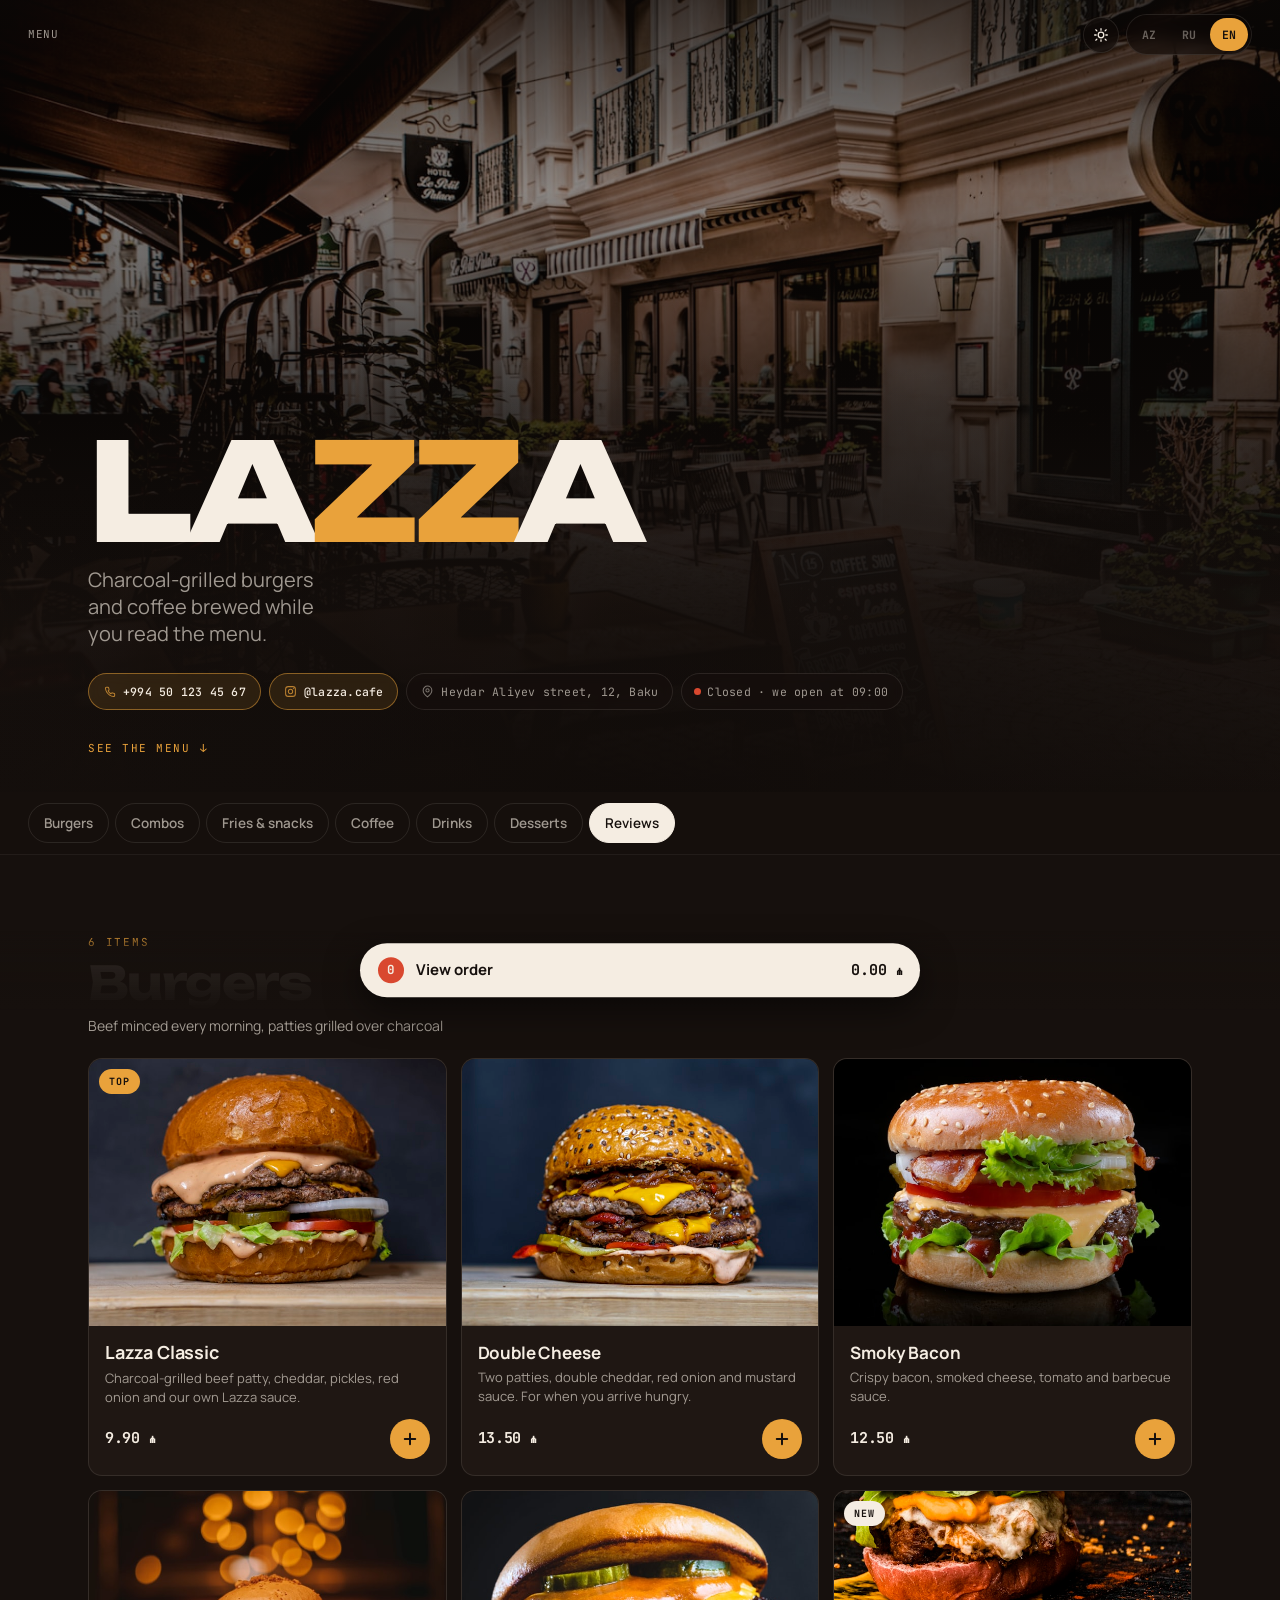
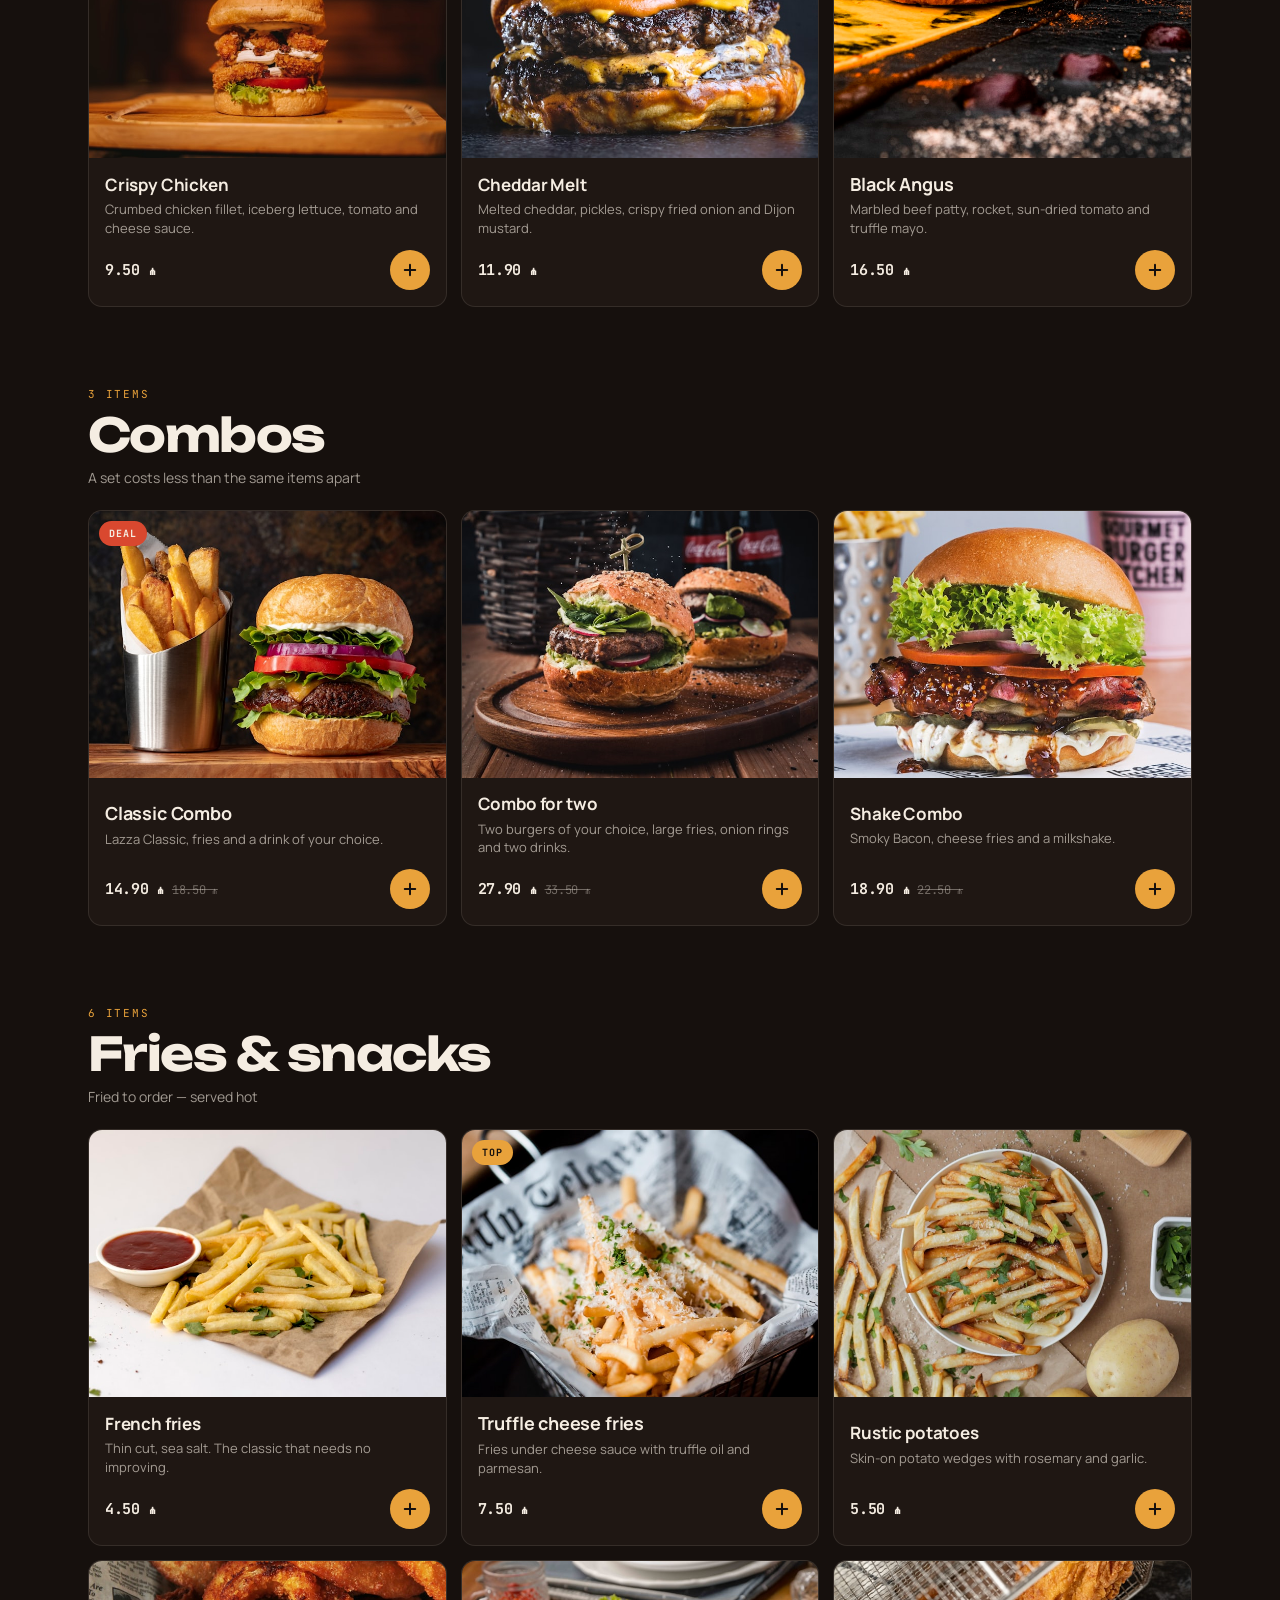
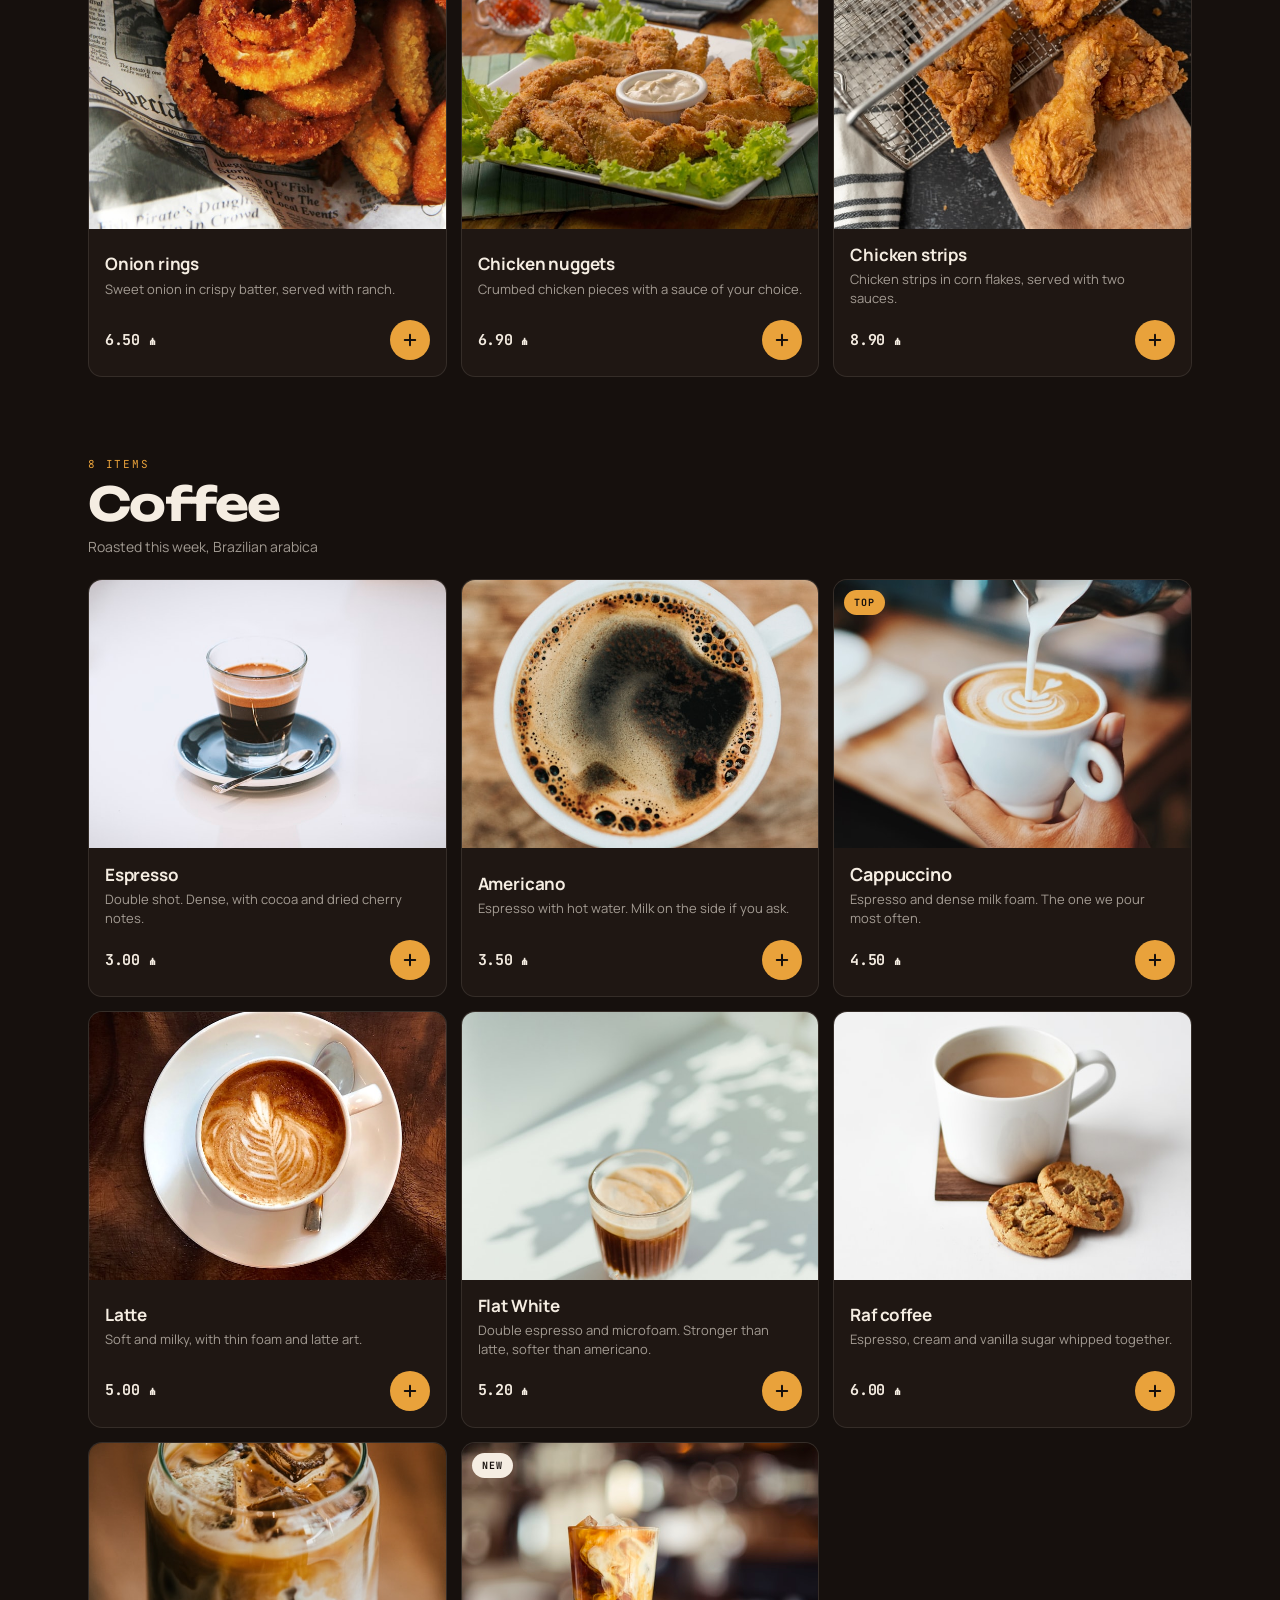
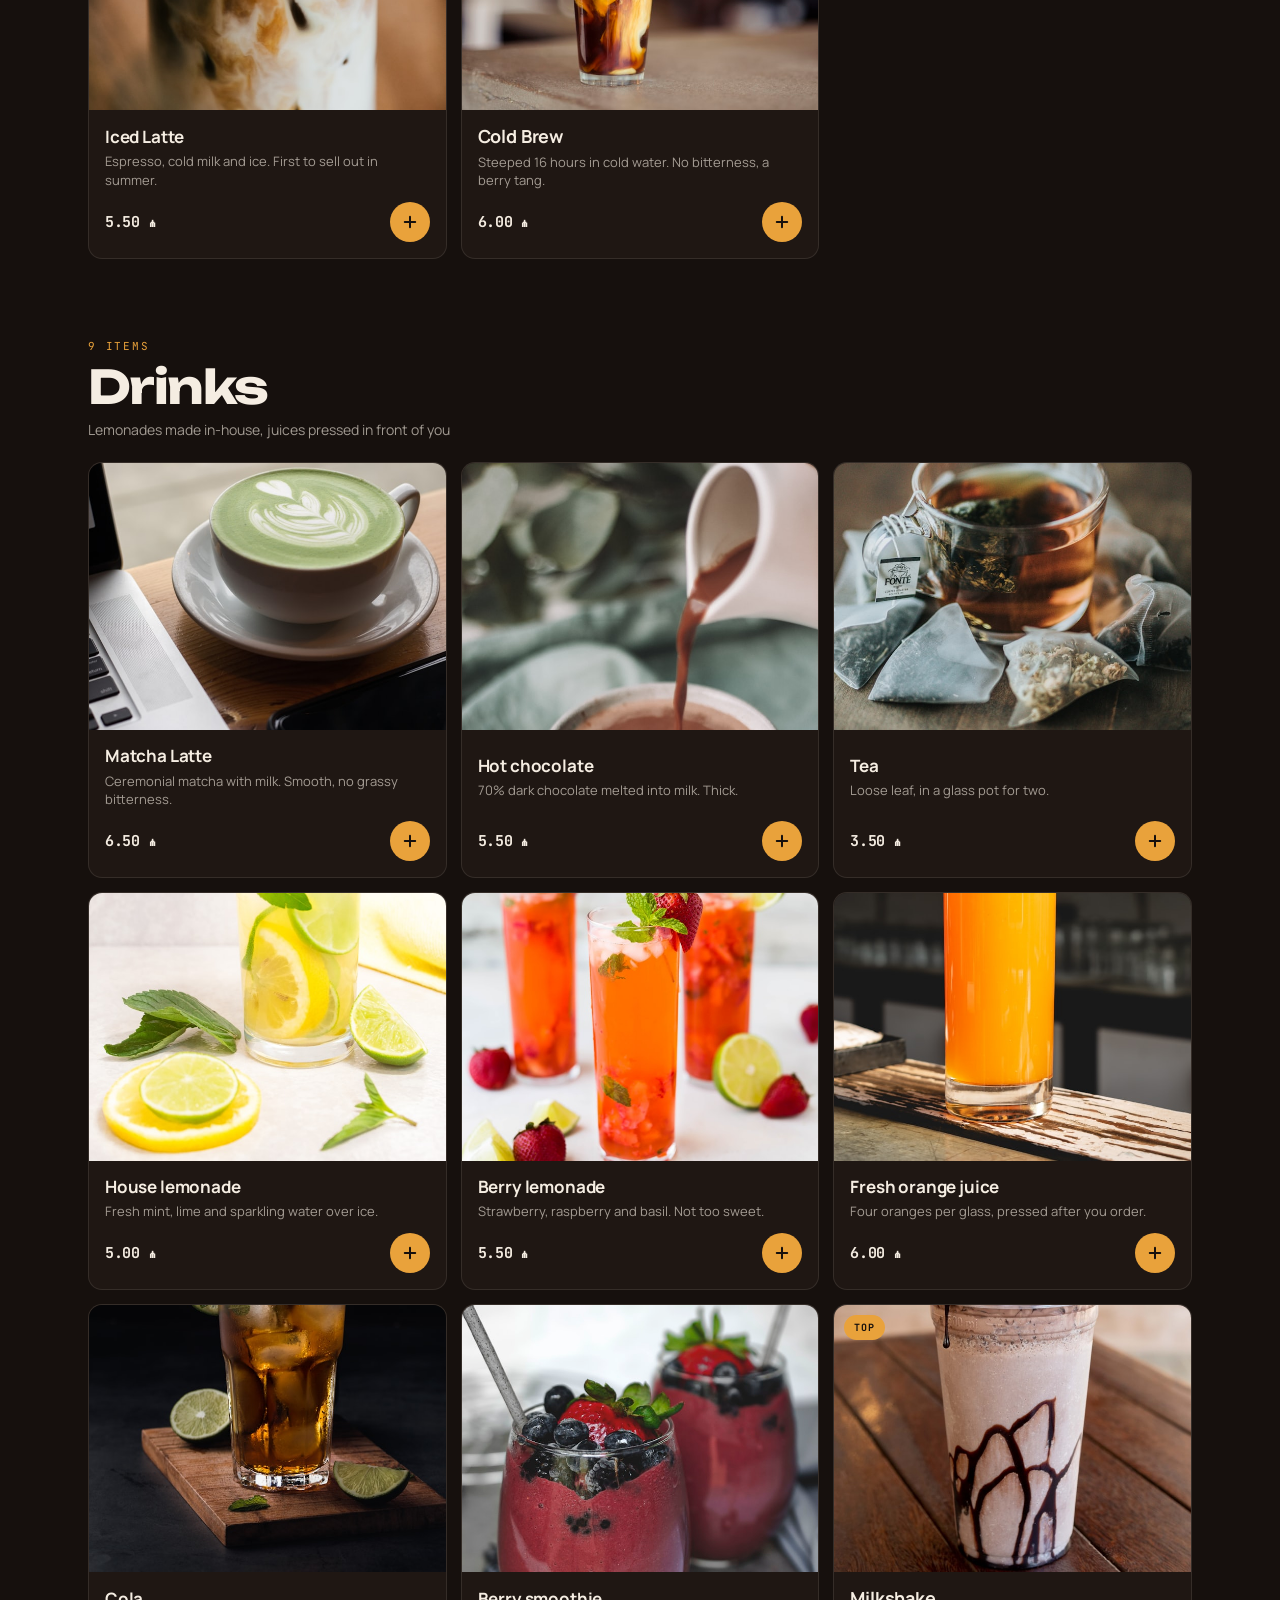
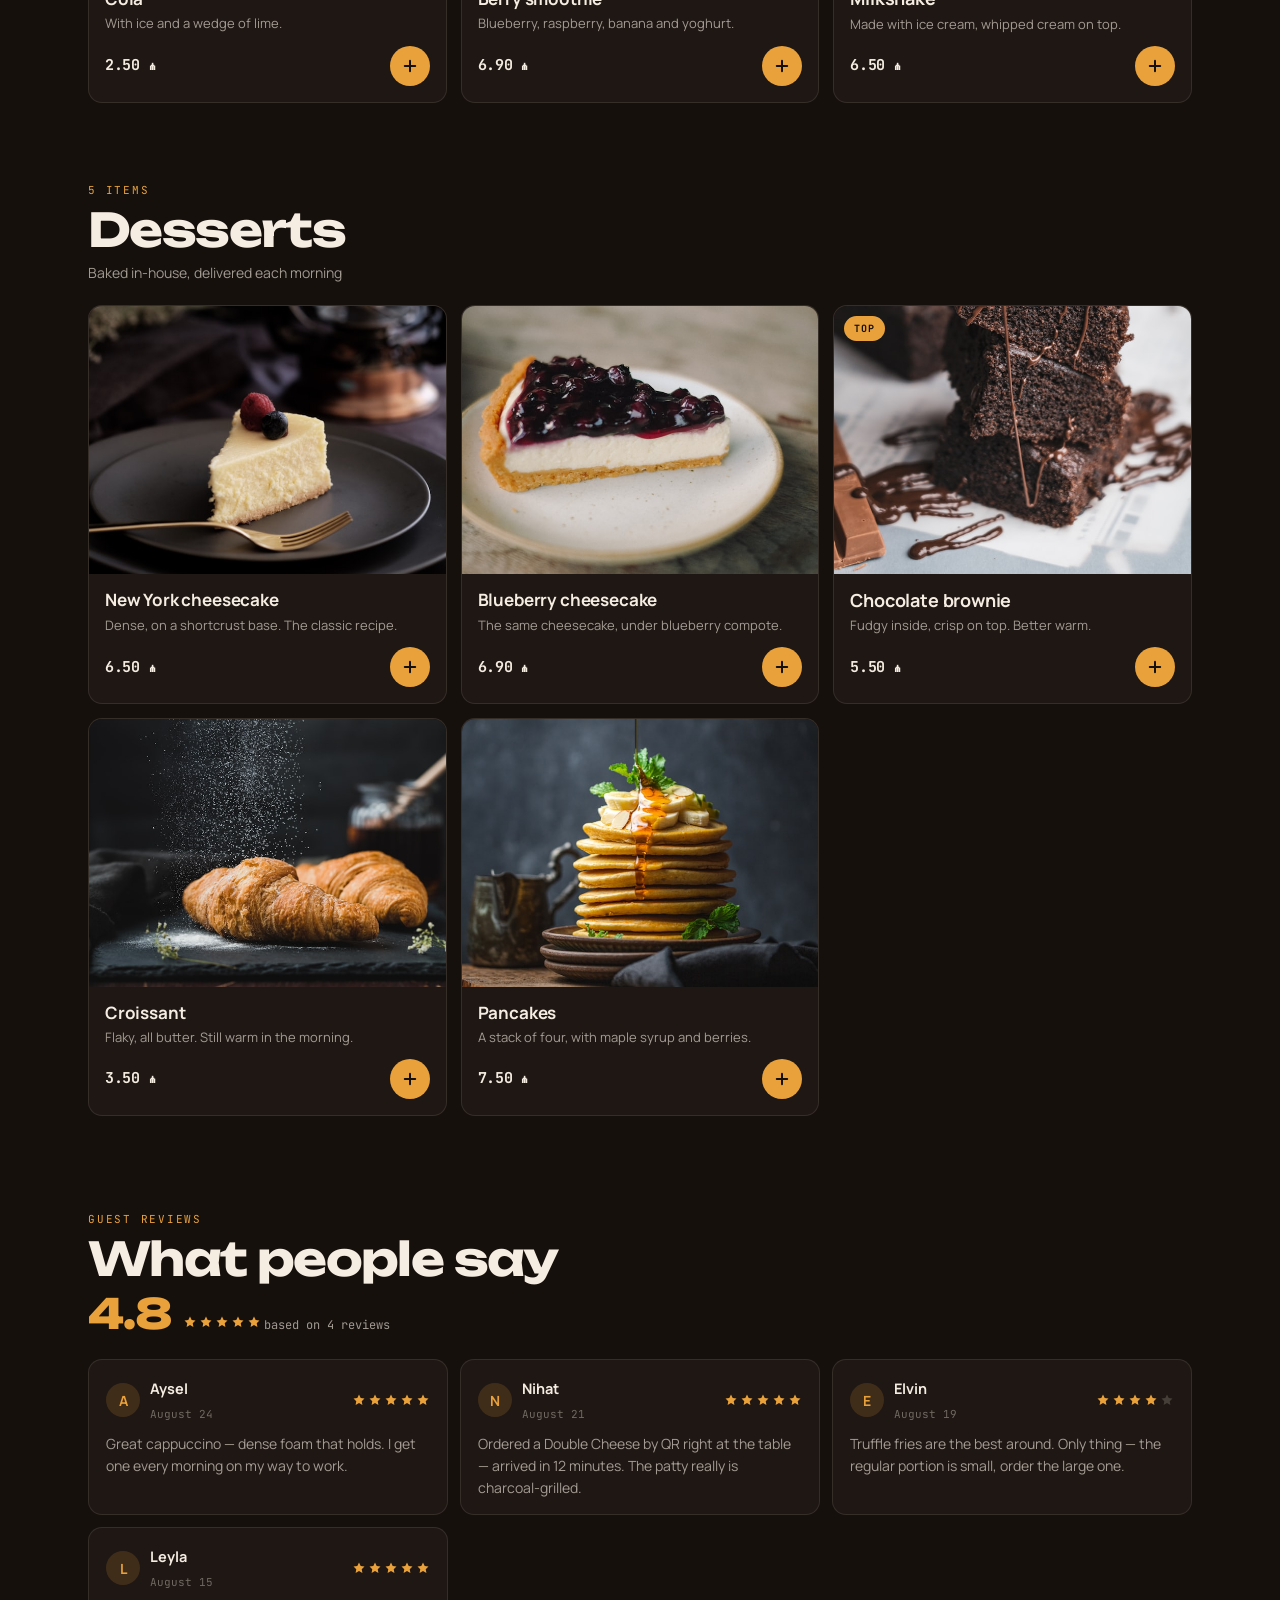
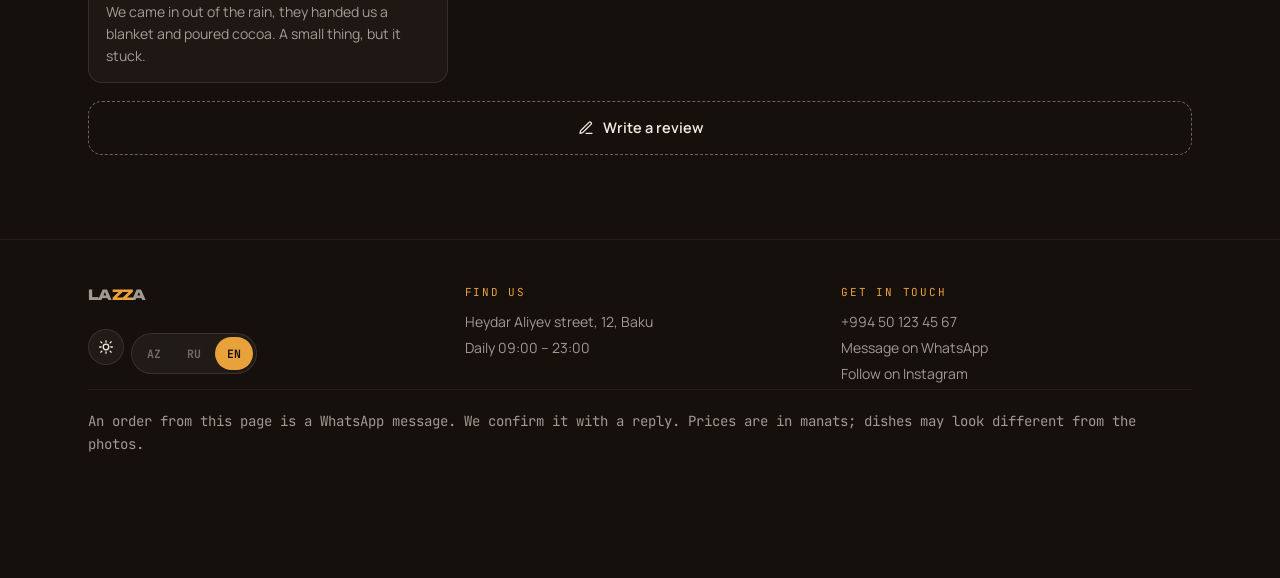
==== index.html @ e7110e04 "Lazza — QR-меню кафе (статический сайт)" ====
<!doctype html>
<html lang="az">
<head>
<meta charset="utf-8">
<meta name="viewport" content="width=device-width, initial-scale=1, viewport-fit=cover">
<title>Lazza — menyu</title>
<meta name="description" content="Lazza kafesinin menyusu: burgerlər, kartof fri, qəhvə və içkilər. Sifarişi yığın və WhatsApp-a göndərin.">
<meta name="theme-color" content="#16100d">
<meta name="format-detection" content="telephone=no">

<meta property="og:title" content="Lazza — burgerlər və qəhvə">
<meta property="og:description" content="Menyudan sifarişi yığın və bizə WhatsApp-a göndərin.">
<meta property="og:image" content="images/hero.jpg">
<meta property="og:type" content="website">

<link rel="icon" href="data:image/svg+xml,<svg xmlns='http://www.w3.org/2000/svg' viewBox='0 0 100 100'><rect width='100' height='100' rx='22' fill='%2316100d'/><text x='50' y='72' font-size='62' font-family='sans-serif' font-weight='bold' fill='%23e9a23b' text-anchor='middle'>L</text></svg>">

<link rel="preconnect" href="https://fonts.googleapis.com">
<link rel="preconnect" href="https://fonts.gstatic.com" crossorigin>
<link href="https://fonts.googleapis.com/css2?family=Unbounded:wght@700;800&family=Manrope:wght@400;500;600;700&family=JetBrains+Mono:wght@400;700&display=swap" rel="stylesheet">
<link rel="stylesheet" href="styles.css">
</head>
<body>

<!-- ================= ИКОНКИ ================= -->
<svg style="display:none" aria-hidden="true">
  <symbol id="i-plus" viewBox="0 0 24 24" fill="none" stroke="currentColor" stroke-width="2.6" stroke-linecap="round"><path d="M12 5v14M5 12h14"/></symbol>
  <symbol id="i-minus" viewBox="0 0 24 24" fill="none" stroke="currentColor" stroke-width="2.6" stroke-linecap="round"><path d="M5 12h14"/></symbol>
  <symbol id="i-check" viewBox="0 0 24 24" fill="none" stroke="currentColor" stroke-width="3.4" stroke-linecap="round" stroke-linejoin="round"><path d="M20 6L9 17l-5-5"/></symbol>
  <symbol id="i-close" viewBox="0 0 24 24" fill="none" stroke="currentColor" stroke-width="2.4" stroke-linecap="round"><path d="M18 6L6 18M6 6l12 12"/></symbol>
  <symbol id="i-wa" viewBox="0 0 24 24" fill="currentColor"><path d="M17.47 14.38c-.3-.15-1.76-.87-2.03-.97-.27-.1-.47-.15-.67.15-.2.3-.77.97-.94 1.17-.17.2-.35.22-.65.07-.3-.15-1.26-.46-2.4-1.48-.89-.79-1.49-1.77-1.66-2.07-.17-.3-.02-.46.13-.61.14-.14.3-.35.45-.53.15-.18.2-.3.3-.5.1-.2.05-.38-.02-.53-.08-.15-.67-1.61-.92-2.21-.24-.58-.49-.5-.67-.51h-.57c-.2 0-.52.07-.79.37-.27.3-1.04 1.02-1.04 2.48 0 1.46 1.06 2.87 1.21 3.07.15.2 2.09 3.2 5.07 4.49.71.3 1.26.49 1.69.63.71.22 1.36.19 1.87.12.57-.09 1.76-.72 2-1.41.25-.7.25-1.29.17-1.42-.07-.13-.27-.2-.57-.35zM12.05 21.5h-.02a9.4 9.4 0 01-4.79-1.31l-.34-.2-3.56.93.95-3.47-.22-.36a9.37 9.37 0 01-1.44-5.01c0-5.18 4.22-9.4 9.42-9.4a9.35 9.35 0 016.65 2.76 9.32 9.32 0 012.75 6.65c0 5.18-4.22 9.4-9.4 9.4zM20.46 3.53A11.72 11.72 0 0012.05 0C5.57 0 .3 5.27.3 11.75c0 2.07.54 4.09 1.57 5.87L.2 24l6.53-1.71a11.7 11.7 0 005.32 1.29h.01c6.48 0 11.75-5.27 11.75-11.75 0-3.14-1.22-6.09-3.35-8.3z"/></symbol>
  <symbol id="i-star" viewBox="0 0 24 24"><path d="M12 2.5l2.9 5.9 6.5.95-4.7 4.58 1.11 6.47L12 17.35 6.19 20.4 7.3 13.93 2.6 9.35l6.5-.95L12 2.5z"/></symbol>
  <symbol id="i-pin" viewBox="0 0 24 24" fill="none" stroke="currentColor" stroke-width="1.9" stroke-linecap="round" stroke-linejoin="round"><path d="M20 10c0 5.5-8 12-8 12s-8-6.5-8-12a8 8 0 1116 0z"/><circle cx="12" cy="10" r="3"/></symbol>
  <symbol id="i-clock" viewBox="0 0 24 24" fill="none" stroke="currentColor" stroke-width="1.9" stroke-linecap="round" stroke-linejoin="round"><circle cx="12" cy="12" r="9"/><path d="M12 7v5l3.2 1.9"/></symbol>
  <symbol id="i-phone" viewBox="0 0 24 24" fill="none" stroke="currentColor" stroke-width="1.9" stroke-linecap="round" stroke-linejoin="round"><path d="M21.5 16.9v2.6a1.7 1.7 0 01-1.9 1.7 17 17 0 01-7.4-2.6 16.6 16.6 0 01-5.1-5.1A17 17 0 014.5 6a1.7 1.7 0 011.7-1.9h2.6a1.7 1.7 0 011.7 1.5c.1.9.3 1.7.6 2.5a1.7 1.7 0 01-.4 1.8l-1.1 1.1a13.6 13.6 0 005.1 5.1l1.1-1.1a1.7 1.7 0 011.8-.4c.8.3 1.6.5 2.5.6a1.7 1.7 0 011.5 1.7z"/></symbol>
  <symbol id="i-insta" viewBox="0 0 24 24" fill="none" stroke="currentColor" stroke-width="1.9" stroke-linecap="round" stroke-linejoin="round"><rect x="3" y="3" width="18" height="18" rx="5"/><circle cx="12" cy="12" r="4"/><circle cx="17.4" cy="6.6" r="1.1" fill="currentColor" stroke="none"/></symbol>
  <symbol id="i-sun" viewBox="0 0 24 24" fill="none" stroke="currentColor" stroke-width="1.9" stroke-linecap="round"><circle cx="12" cy="12" r="4.2"/><path d="M12 2.5v2.2M12 19.3v2.2M4.2 4.2l1.6 1.6M18.2 18.2l1.6 1.6M2.5 12h2.2M19.3 12h2.2M4.2 19.8l1.6-1.6M18.2 5.8l1.6-1.6"/></symbol>
  <symbol id="i-moon" viewBox="0 0 24 24" fill="none" stroke="currentColor" stroke-width="1.9" stroke-linecap="round" stroke-linejoin="round"><path d="M20.5 14.2A8.6 8.6 0 019.8 3.5a8.7 8.7 0 102 17.1 8.7 8.7 0 008.7-6.4z"/></symbol>
  <symbol id="i-pen" viewBox="0 0 24 24" fill="none" stroke="currentColor" stroke-width="1.9" stroke-linecap="round" stroke-linejoin="round"><path d="M12 20h9"/><path d="M16.5 3.5a2.1 2.1 0 013 3L7 19l-4 1 1-4 12.5-12.5z"/></symbol>
</svg>

<!-- ================= ШАПКА ================= -->
<header class="hero">
  <img class="hero__bg" src="images/hero.jpg" alt="" fetchpriority="high">

  <div class="hero__top">
    <span id="tableTag">Menyu</span>
    <div class="hero__tools">
      <button class="skin" id="skinToggle" type="button"><svg><use href="#i-sun"/></svg></button>
      <div class="langs" id="langs" role="group" aria-label="Dil / Язык / Language"></div>
    </div>
  </div>

  <div class="wrap">
    <h1 class="hero__logo">LA<em>ZZ</em>A</h1>
    <p class="hero__tagline" id="tagline"></p>

    <div class="hero__meta">
      <a class="chip chip--accent" id="phoneChip" href="#">
        <svg><use href="#i-phone"/></svg><span id="phoneText"></span>
      </a>
      <a class="chip chip--accent" id="instaChip" href="#" target="_blank" rel="noopener">
        <svg><use href="#i-insta"/></svg><span id="instaText"></span>
      </a>
      <a class="chip" id="addressChip" href="#" target="_blank" rel="noopener">
        <svg><use href="#i-pin"/></svg><span id="addressText"></span>
      </a>
      <span class="chip chip--status" id="statusLine">
        <span class="status__dot"></span><span id="statusText"></span>
      </span>
    </div>

    <a class="hero__scroll" href="#burgers">
      <span id="scrollHint"></span>
      <span aria-hidden="true">↓</span>
    </a>
  </div>
</header>

<!-- ================= НАВИГАЦИЯ ================= -->
<nav class="nav" aria-label="Menyu">
  <div class="nav__scroll" id="navScroll"></div>
</nav>

<!-- ================= МЕНЮ ================= -->
<main class="wrap" id="menuRoot"></main>

<!-- ================= ОТЗЫВЫ ================= -->
<section class="reviews wrap" id="reviews">
  <div class="reviews__head">
    <div>
      <p class="section__eyebrow" id="reviewsEyebrow"></p>
      <h2 class="section__title" id="reviewsTitle"></h2>
      <div class="rating">
        <span class="rating__score" id="ratingScore">0,0</span>
        <span>
          <span class="stars" id="ratingStars"></span>
          <span class="rating__meta" id="ratingMeta"></span>
        </span>
      </div>
    </div>
  </div>

  <div class="review-list" id="reviewList"></div>

  <p class="reviews__cta">
    <button class="btn-ghost" id="openReview" type="button">
      <svg><use href="#i-pen"/></svg>
      <span id="openReviewText"></span>
    </button>
  </p>
</section>

<!-- ================= ПОДВАЛ ================= -->
<footer class="footer">
  <div class="wrap">
    <div class="footer__grid">
      <div>
        <p class="footer__logo">LA<em>ZZ</em>A</p>
        <div class="footer__tools">
          <button class="skin" id="skinToggleFoot" type="button"><svg><use href="#i-sun"/></svg></button>
          <div class="langs langs--foot" id="langsFoot" role="group" aria-label="Dil / Язык / Language"></div>
        </div>
      </div>
      <div>
        <h3 id="footWhere"></h3>
        <a id="footAddress" href="#" target="_blank" rel="noopener"></a>
        <p id="footHours"></p>
      </div>
      <div>
        <h3 id="footContact"></h3>
        <a id="footPhone" href="#"></a>
        <a id="footWa" href="#" target="_blank" rel="noopener"></a>
        <a id="footInsta" href="#" target="_blank" rel="noopener"></a>
      </div>
    </div>
    <p class="footer__note" id="footNote"></p>
  </div>
</footer>

<!-- ================= ПЛАВАЮЩАЯ КОРЗИНА ================= -->
<div class="bar" id="cartBar">
  <button class="bar__btn" id="cartBtn" type="button">
    <span class="bar__count" id="cartCount">0</span>
    <span class="bar__label" id="cartLabel"></span>
    <span class="bar__sum" id="cartSum"></span>
  </button>
</div>

<div class="scrim" id="scrim"></div>

<!-- ================= ЛИСТ: БЛЮДО ================= -->
<div class="sheet" id="detailSheet" role="dialog" aria-modal="true" aria-labelledby="detailName" hidden>
  <div class="sheet__panel">
    <div class="sheet__scroll">
      <div class="detail__media">
        <img id="detailImg" src="" alt="">
        <button class="sheet__close" data-close type="button" aria-label="✕">
          <svg><use href="#i-close"/></svg>
        </button>
      </div>
      <div class="detail__body">
        <h2 class="detail__name" id="detailName"></h2>
        <p class="detail__desc" id="detailDesc"></p>
        <div class="detail__facts" id="detailFacts"></div>
        <div id="detailMods"></div>
      </div>
    </div>
    <div class="sheet__foot">
      <div class="qty">
        <button type="button" id="qtyMinus" aria-label="−"><svg><use href="#i-minus"/></svg></button>
        <span class="qty__n" id="qtyN">1</span>
        <button type="button" id="qtyPlus" aria-label="+"><svg><use href="#i-plus"/></svg></button>
      </div>
      <button class="btn" id="detailAdd" type="button">
        <span id="detailAddText"></span> · <span id="detailSum"></span>
      </button>
    </div>
  </div>
</div>

<!-- ================= ЛИСТ: КОРЗИНА-ЧЕК ================= -->
<div class="sheet receipt-sheet" id="cartSheet" role="dialog" aria-modal="true" aria-labelledby="receiptTitle" hidden>
  <div class="sheet__panel">
    <div class="sheet__scroll">
      <div class="receipt">
        <div class="receipt__edge"></div>
        <button class="sheet__close sheet__close--paper" data-close type="button" aria-label="✕">
          <svg><use href="#i-close"/></svg>
        </button>
        <div class="receipt__inner">
          <div class="receipt__head">
            <p class="receipt__logo" id="receiptTitle">LAZZA</p>
            <p class="receipt__sub" id="receiptSub"></p>
          </div>

          <div class="receipt__meta">
            <span id="receiptNo">№ —</span>
            <span id="receiptDate"></span>
          </div>

          <hr class="receipt__rule receipt__rule--double">

          <div id="receiptItems"></div>

          <div id="receiptTotals" hidden>
            <hr class="receipt__rule">
            <div class="rtotal"><span class="rtotal__label" id="tPositionsLabel"></span><span class="rtotal__val" id="tPositions"></span></div>
            <div class="rtotal"><span class="rtotal__label" id="tSubtotalLabel"></span><span class="rtotal__val" id="tSubtotal"></span></div>
            <div class="rtotal" id="tDeliveryRow" hidden><span class="rtotal__label" id="tDeliveryLabel"></span><span class="rtotal__val" id="tDelivery"></span></div>
            <hr class="receipt__rule receipt__rule--double">
            <div class="rtotal rtotal--grand"><span class="rtotal__label" id="tGrandLabel"></span><span class="rtotal__val" id="tGrand"></span></div>
          </div>

          <div id="receiptForm" hidden>
            <hr class="receipt__rule">

            <div class="field" style="margin-top:0">
              <label id="howToGet"></label>
              <div class="segs" role="group">
                <button class="seg" type="button" data-mode="table" aria-pressed="true"></button>
                <button class="seg" type="button" data-mode="pickup" aria-pressed="false"></button>
                <button class="seg" type="button" data-mode="delivery" aria-pressed="false"></button>
              </div>
            </div>

            <div class="field" id="fTable">
              <label for="iTable"></label>
              <input id="iTable" type="number" inputmode="numeric" min="1">
              <span class="field__err"></span>
            </div>

            <div class="field" id="fAddress" hidden>
              <label for="iAddress"></label>
              <input id="iAddress" type="text" autocomplete="street-address">
              <span class="field__err"></span>
            </div>

            <div class="field" id="fName">
              <label for="iName"></label>
              <input id="iName" type="text" autocomplete="given-name">
              <span class="field__err"></span>
            </div>

            <div class="field" id="fPhone" hidden>
              <label for="iPhone"></label>
              <input id="iPhone" type="tel" inputmode="tel" autocomplete="tel">
              <span class="field__err"></span>
            </div>

            <div class="field" id="fNote">
              <label for="iNote"></label>
              <textarea id="iNote"></textarea>
            </div>

            <p class="hint" id="orderHint"></p>
          </div>
        </div>

        <div class="receipt__foot" id="receiptFoot" hidden>
          <button class="btn btn--wa" id="sendOrder" type="button">
            <svg><use href="#i-wa"/></svg>
            <span id="sendOrderText"></span>
          </button>
          <div class="barcode" id="barcode" aria-hidden="true"></div>
          <p class="receipt__id" id="barcodeId"></p>
        </div>

        <div class="receipt__edge receipt__edge--bottom"></div>
      </div>
    </div>
  </div>
</div>

<!-- ================= ЛИСТ: ОТЗЫВ ================= -->
<div class="sheet form-sheet" id="reviewSheet" role="dialog" aria-modal="true" aria-labelledby="reviewTitle" hidden>
  <div class="sheet__panel">
    <div class="sheet__grip"></div>
    <div class="sheet__scroll">
      <button class="sheet__close" data-close type="button" aria-label="✕">
        <svg><use href="#i-close"/></svg>
      </button>
      <h2 class="form-title" id="reviewTitle"></h2>
      <p class="form-sub" id="reviewSub"></p>

      <div class="field" style="margin-top:0">
        <label id="fRatingLabel"></label>
        <div class="starpick" id="starPick" role="group"></div>
      </div>

      <div class="field" id="fRName">
        <label for="iRName"></label>
        <input id="iRName" type="text" autocomplete="given-name">
        <span class="field__err"></span>
      </div>

      <div class="field" id="fRText">
        <label for="iRText"></label>
        <textarea id="iRText" rows="4"></textarea>
        <span class="field__err"></span>
      </div>
    </div>
    <div class="sheet__foot">
      <button class="btn btn--wa" id="sendReview" type="button">
        <svg><use href="#i-wa"/></svg>
        <span id="sendReviewText"></span>
      </button>
    </div>
  </div>
</div>

<div class="toast" id="toast" role="status" aria-live="polite"></div>

<script src="i18n.js"></script>
<script src="menu.js"></script>
<script src="app.js"></script>
</body>
</html>
---- styles.css ----
/* ============================================================
   LAZZA — оформление
   Палитра: тёмный эспрессо + янтарь + томат. Чек — на бумаге.
   ============================================================ */

:root {
  /* фирменная тёмная тема */
  --bg:         #16100d;
  --surface:    #1f1713;
  --surface-2:  #0d0907;
  --text:       #f5ede2;
  --text-2:     rgba(245, 237, 226, 0.62);
  --text-3:     rgba(245, 237, 226, 0.38);

  --line:       rgba(245, 237, 226, 0.10);
  --line-soft:  rgba(245, 237, 226, 0.06);
  --t04:        rgba(245, 237, 226, 0.05);
  --t08:        rgba(245, 237, 226, 0.08);
  --t18:        rgba(245, 237, 226, 0.18);
  --t22:        rgba(245, 237, 226, 0.20);

  --amber:      #e9a23b;   /* заливка кнопок и меток */
  --amber-text: #e9a23b;   /* тот же акцент там, где он работает как текст */
  --on-accent:  #16100d;   /* текст поверх янтаря — тёмный в любой теме */
  --tomato:     #d9482f;
  --green:      #5fc27e;

  --nav-bg:     rgba(22, 16, 13, 0.9);
  --bar-fade-0: rgba(22, 16, 13, 0);
  --bar-fade-1: rgba(22, 16, 13, 0.92);
  --hero-mid:   rgba(22, 16, 13, 0.94);
  --hero-end:   #16100d;

  --shadow-lg:  0 12px 34px rgba(0, 0, 0, 0.5);
  --shadow-md:  0 10px 30px rgba(0, 0, 0, 0.45);
  --shadow-up:  0 -14px 44px rgba(0, 0, 0, 0.55);

  /* чек остаётся бумажным в обеих темах */
  --paper:      #f7f2e7;
  --paper-ink:  #221b16;
  --wa:         #25d366;

  --display: 'Unbounded', 'Manrope', system-ui, sans-serif;
  --body:    'Manrope', system-ui, -apple-system, 'Segoe UI', sans-serif;
  --mono:    'JetBrains Mono', ui-monospace, 'Cascadia Mono', monospace;

  --r-lg: 20px;
  --r-md: 14px;
  --r-sm: 10px;

  --pad: clamp(16px, 4.5vw, 28px);
  --bar-h: calc(72px + env(safe-area-inset-bottom, 0px));

  color-scheme: dark;
}

:root[data-skin='light'] {
  --bg:         #f4efe5;
  --surface:    #fffcf5;
  --surface-2:  #e8e0d1;
  --text:       #241c16;
  --text-2:     rgba(36, 28, 22, 0.66);
  --text-3:     rgba(36, 28, 22, 0.42);

  --line:       rgba(36, 28, 22, 0.14);
  --line-soft:  rgba(36, 28, 22, 0.08);
  --t04:        rgba(36, 28, 22, 0.04);
  --t08:        rgba(36, 28, 22, 0.07);
  --t18:        rgba(36, 28, 22, 0.16);
  --t22:        rgba(36, 28, 22, 0.20);

  --amber-text: #9a6408;   /* янтарь на светлом фоне читается плохо — берём темнее */
  --tomato:     #c33f26;
  --green:      #2f8f4f;

  --nav-bg:     rgba(244, 239, 229, 0.92);
  --bar-fade-0: rgba(244, 239, 229, 0);
  --bar-fade-1: rgba(244, 239, 229, 0.94);
  --hero-mid:   rgba(22, 16, 13, 0.88);
  --hero-end:   #f4efe5;

  --shadow-lg:  0 12px 30px rgba(61, 44, 24, 0.20);
  --shadow-md:  0 10px 26px rgba(61, 44, 24, 0.16);
  --shadow-up:  0 -14px 40px rgba(61, 44, 24, 0.22);

  --paper:      #fffdf7;

  color-scheme: light;
}

/* Шапка лежит поверх тёмного фото в любой теме,
   поэтому внутри неё токены остаются «ночными». */
:root[data-skin='light'] .hero {
  --text:       #f5ede2;
  --text-2:     rgba(245, 237, 226, 0.68);
  --text-3:     rgba(245, 237, 226, 0.42);
  --line:       rgba(245, 237, 226, 0.14);
  --amber-text: #e9a23b;
}

* { box-sizing: border-box; }

[hidden] { display: none !important; }

button, a, label, input, textarea, .card {
  -webkit-tap-highlight-color: transparent;
  touch-action: manipulation;
}

html { -webkit-text-size-adjust: 100%; }

body {
  margin: 0;
  background: var(--bg);
  color: var(--text);
  font-family: var(--body);
  font-size: 15px;
  line-height: 1.5;
  overflow-x: hidden;
  -webkit-font-smoothing: antialiased;
  text-rendering: optimizeLegibility;
}

body.is-locked { overflow: hidden; }

img { display: block; max-width: 100%; }
button { font: inherit; color: inherit; cursor: pointer; border: 0; background: none; }
a { color: inherit; }

:focus-visible {
  outline: 2px solid var(--amber-text);
  outline-offset: 3px;
  border-radius: 4px;
}

.sr-only {
  position: absolute; width: 1px; height: 1px; padding: 0; margin: -1px;
  overflow: hidden; clip: rect(0 0 0 0); white-space: nowrap; border: 0;
}

.wrap { width: min(1160px, 100%); margin-inline: auto; padding-inline: var(--pad); }

/* ============================================================
   ШАПКА
   ============================================================ */

.hero {
  position: relative;
  min-height: 78svh;
  display: flex;
  flex-direction: column;
  justify-content: flex-end;
  padding-block: 56px 34px;
  overflow: hidden;
  isolation: isolate;
}

.hero__bg {
  position: absolute; inset: 0; z-index: -2;
  width: 100%; height: 100%; object-fit: cover;
  filter: saturate(0.75) contrast(1.04) brightness(0.82);
}

.hero::after {
  content: '';
  position: absolute; inset: 0; z-index: -1;
  background:
    radial-gradient(120% 80% at 50% 100%, rgba(13, 9, 7, 0.55) 0%, rgba(13, 9, 7, 0) 70%),
    linear-gradient(180deg, rgba(13, 9, 7, 0.74) 0%, rgba(13, 9, 7, 0.34) 24%, rgba(13, 9, 7, 0.74) 52%, var(--hero-mid) 78%, var(--hero-end) 100%);
}

.hero__top {
  position: absolute; top: 0; left: 0; right: 0;
  display: flex; align-items: center; justify-content: space-between;
  gap: 12px;
  padding: 14px var(--pad) 0;
  font-family: var(--mono);
  font-size: 11px;
  letter-spacing: 0.06em;
  text-transform: uppercase;
  color: var(--text-2);
  z-index: 2;
}

.status { display: inline-flex; align-items: center; gap: 7px; }

.status__dot {
  width: 7px; height: 7px; border-radius: 50%;
  background: var(--green);
  box-shadow: 0 0 0 0 rgba(95, 194, 126, 0.6);
  animation: pulse 2.6s ease-out infinite;
}

.status--closed .status__dot { background: var(--tomato); animation: none; }

@keyframes pulse {
  0%   { box-shadow: 0 0 0 0 rgba(95, 194, 126, 0.55); }
  70%  { box-shadow: 0 0 0 9px rgba(95, 194, 126, 0); }
  100% { box-shadow: 0 0 0 0 rgba(95, 194, 126, 0); }
}

.hero__logo {
  font-family: var(--display);
  font-weight: 800;
  font-size: clamp(3.4rem, 19vw, 8.5rem);
  line-height: 0.82;
  letter-spacing: -0.055em;
  margin: 0;
  color: var(--text);
}

.hero__logo em {
  font-style: normal;
  color: var(--amber);
}

.hero__tagline {
  margin: 18px 0 0;
  max-width: 22ch;
  font-size: clamp(1rem, 4vw, 1.25rem);
  line-height: 1.35;
  color: var(--text-2);
}

.hero__meta {
  margin-top: 26px;
  display: flex;
  flex-wrap: wrap;
  gap: 8px;
}

.chip {
  display: inline-flex; align-items: center; gap: 7px;
  padding: 9px 14px;
  border: 1px solid var(--line);
  border-radius: 999px;
  background: rgba(22, 16, 13, 0.55);
  backdrop-filter: blur(6px);
  font-family: var(--mono);
  font-size: 11.5px;
  letter-spacing: 0.02em;
  color: var(--text-2);
  text-decoration: none;
  transition: border-color 0.2s, color 0.2s;
}

.chip:hover { border-color: var(--amber); color: var(--text); }

.chip--accent {
  border-color: rgba(233, 162, 59, 0.5);
  background: rgba(233, 162, 59, 0.12);
  color: var(--text);
  font-weight: 500;
}

.chip--accent svg { opacity: 1; color: var(--amber); }
.chip--accent:hover { background: rgba(233, 162, 59, 0.2); }

.chip--status { padding-left: 12px; }
.chip--status .status__dot { margin-right: -1px; }
.chip svg { width: 13px; height: 13px; flex: none; opacity: 0.75; }

.hero__scroll {
  margin-top: 30px;
  display: inline-flex; align-items: center; gap: 10px;
  font-family: var(--mono);
  font-size: 11px;
  letter-spacing: 0.14em;
  text-transform: uppercase;
  color: var(--amber);
  text-decoration: none;
}

.hero__scroll span:last-child { animation: nudge 2.2s ease-in-out infinite; }

@keyframes nudge {
  0%, 100% { transform: translateY(0); }
  50%      { transform: translateY(4px); }
}

/* ============================================================
   НАВИГАЦИЯ ПО КАТЕГОРИЯМ
   ============================================================ */

.nav {
  position: sticky; top: 0; z-index: 40;
  background: var(--nav-bg);
  backdrop-filter: blur(14px);
  border-bottom: 1px solid var(--line-soft);
}

.nav__scroll {
  display: flex;
  gap: 6px;
  overflow-x: auto;
  scrollbar-width: none;
  padding: 11px var(--pad);
  scroll-padding-inline: var(--pad);
}

/* переключатель языка — всегда на виду, не уезжает вместе с категориями */

.langs {
  flex: none;
  display: flex;
  gap: 2px;
  padding: 3px;
  border-radius: 999px;
  background: rgba(13, 9, 7, 0.55);
  backdrop-filter: blur(8px);
  border: 1px solid var(--line);
}

.hero__tools,
.footer__tools {
  display: flex;
  align-items: center;
  gap: 7px;
}

.footer__tools { margin-top: 14px; }

.skin {
  flex: none;
  width: 36px;
  height: 36px;
  display: grid;
  place-items: center;
  border-radius: 999px;
  border: 1px solid var(--line);
  background: rgba(13, 9, 7, 0.55);
  backdrop-filter: blur(8px);
  color: var(--text);
  transition: color 0.2s, border-color 0.2s;
}

.skin:hover { color: var(--amber-text); border-color: var(--amber-text); }
.skin svg { width: 16px; height: 16px; }

.footer__tools .skin {
  background: var(--t04);
  backdrop-filter: none;
}

.langs--foot {
  margin-top: 14px;
  background: var(--t04);
  backdrop-filter: none;
  width: fit-content;
}

.lang {
  min-width: 38px;
  padding: 8px 6px;
  border-radius: 999px;
  font-family: var(--mono);
  font-size: 11.5px;
  font-weight: 700;
  letter-spacing: 0.04em;
  color: var(--text-3);
  transition: background 0.2s, color 0.2s;
}

.lang:hover { color: var(--text); }

.lang[aria-pressed='true'] {
  background: var(--amber);
  color: var(--on-accent);
}

.nav__btn--reviews {
  border-style: dashed;
  border-color: var(--text-3);
}

.nav__scroll::-webkit-scrollbar { display: none; }

.nav__btn {
  flex: none;
  padding: 9px 15px;
  border-radius: 999px;
  border: 1px solid var(--line);
  font-size: 13.5px;
  font-weight: 600;
  white-space: nowrap;
  color: var(--text-2);
  transition: background 0.2s, color 0.2s, border-color 0.2s;
}

.nav__btn:hover { color: var(--text); border-color: var(--text-3); }

.nav__btn[aria-current='true'] {
  background: var(--text);
  border-color: var(--text);
  color: var(--bg);
}

/* ============================================================
   СЕКЦИИ МЕНЮ
   ============================================================ */

.section { padding-block: clamp(38px, 8vw, 68px) 0; scroll-margin-top: 62px; }
.section:last-of-type { padding-bottom: 0; }

.section__head { margin-bottom: 22px; }

.section__eyebrow {
  font-family: var(--mono);
  font-size: 11px;
  letter-spacing: 0.16em;
  text-transform: uppercase;
  color: var(--amber-text);
  margin-bottom: 10px;
}

.section__title {
  font-family: var(--display);
  font-weight: 700;
  font-size: clamp(1.8rem, 7.5vw, 2.9rem);
  line-height: 0.95;
  letter-spacing: -0.035em;
  margin: 0;
}

.section__note {
  margin: 10px 0 0;
  max-width: 46ch;
  font-size: 14px;
  color: var(--text-2);
}

.grid { display: grid; gap: 12px; }

/* --- карточка блюда --- */

.card {
  position: relative;
  display: grid;
  grid-template-columns: 108px 1fr;
  gap: 14px;
  padding: 10px;
  border: 1px solid var(--line);
  border-radius: var(--r-md);
  background: var(--surface);
  text-align: left;
  width: 100%;
  transition: border-color 0.2s, transform 0.2s;
}

.card:hover { border-color: var(--text-3); }
.card:active { transform: scale(0.995); }

.card__media {
  position: relative;
  border-radius: var(--r-sm);
  overflow: hidden;
  background: var(--surface-2);
  aspect-ratio: 1;
}

.card__media img {
  width: 100%; height: 100%; object-fit: cover;
  transition: transform 0.45s cubic-bezier(0.2, 0.7, 0.3, 1);
}

.card:hover .card__media img { transform: scale(1.05); }

.card__body {
  display: flex;
  flex-direction: column;
  padding: 4px 4px 4px 0;
  min-width: 0;
}

.card__name {
  margin: 0;
  font-size: 15.5px;
  font-weight: 700;
  letter-spacing: -0.01em;
  line-height: 1.25;
}

.card__desc {
  margin: 5px 0 0;
  font-size: 13px;
  line-height: 1.45;
  color: var(--text-2);
  display: -webkit-box;
  -webkit-line-clamp: 2;
  -webkit-box-orient: vertical;
  overflow: hidden;
}

.card__foot {
  margin-top: auto;
  padding-top: 12px;
  display: flex;
  align-items: center;
  justify-content: space-between;
  gap: 10px;
}

.price {
  font-family: var(--mono);
  font-weight: 700;
  font-size: 15px;
  letter-spacing: -0.02em;
  white-space: nowrap;
}

.price__old {
  margin-left: 7px;
  font-size: 12px;
  font-weight: 400;
  color: var(--text-3);
  text-decoration: line-through;
}

/* название карточки — кликабельно на всю площадь */

.card__open {
  padding: 0;
  font: inherit;
  color: inherit;
  text-align: left;
  letter-spacing: inherit;
}

.card__open::after {
  content: '';
  position: absolute;
  inset: 0;
  z-index: 1;
  border-radius: var(--r-md);
}

.card__open:focus-visible { outline: none; }
.card__open:focus-visible::after { outline: 2px solid var(--amber); outline-offset: -2px; }

.card__foot .add,
.card__foot .stepper { position: relative; z-index: 2; }

.add__n {
  font-family: var(--mono);
  font-weight: 700;
  font-size: 15px;
  line-height: 1;
}

/* --- крупная карточка (хит / новинка) --- */

.card--feature { grid-template-columns: 1fr; gap: 0; padding: 0; overflow: hidden; }
.card--feature .card__media { aspect-ratio: 16 / 9; border-radius: 0; }
.card--feature .card__body { padding: 14px 15px 15px; }
.card--feature .card__name { font-size: 18px; }
.card--feature .card__desc { -webkit-line-clamp: 3; }

.badge {
  position: absolute; top: 10px; left: 10px; z-index: 2;
  padding: 5px 10px;
  border-radius: 999px;
  font-family: var(--mono);
  font-size: 10px;
  font-weight: 700;
  letter-spacing: 0.1em;
  text-transform: uppercase;
  color: var(--on-accent);
  background: var(--amber);
}

.badge--new { background: var(--text); color: var(--bg); }
.badge--deal { background: var(--tomato); color: var(--text); }

/* --- кнопка добавления / счётчик --- */

.add {
  flex: none;
  width: 40px; height: 40px;
  display: grid; place-items: center;
  border-radius: 50%;
  background: var(--amber);
  color: var(--on-accent);
  transition: transform 0.15s, filter 0.2s;
}

.add:hover { filter: brightness(1.08); }
.add:active { transform: scale(0.9); }
.add svg { width: 18px; height: 18px; }

.stepper {
  flex: none;
  display: flex; align-items: center; gap: 2px;
  height: 40px;
  padding: 3px;
  border-radius: 999px;
  background: rgba(233, 162, 59, 0.14);
  border: 1px solid rgba(233, 162, 59, 0.4);
}

.stepper button {
  width: 34px; height: 34px;
  display: grid; place-items: center;
  border-radius: 50%;
  color: var(--amber-text);
  transition: background 0.18s;
}

.stepper button:hover { background: rgba(233, 162, 59, 0.18); }
.stepper button:active { transform: scale(0.9); }
.stepper svg { width: 15px; height: 15px; }

.stepper__n {
  min-width: 24px;
  text-align: center;
  font-family: var(--mono);
  font-weight: 700;
  font-size: 14px;
  color: var(--text);
  font-variant-numeric: tabular-nums;
}

/* ============================================================
   ОТЗЫВЫ
   ============================================================ */

.reviews { padding-block: clamp(46px, 9vw, 84px); scroll-margin-top: 62px; }

.reviews__head {
  display: flex;
  flex-wrap: wrap;
  align-items: flex-end;
  justify-content: space-between;
  gap: 18px;
  margin-bottom: 24px;
}

.rating {
  display: flex;
  align-items: baseline;
  gap: 12px;
  margin-top: 12px;
}

.rating__score {
  font-family: var(--display);
  font-weight: 800;
  font-size: 2.6rem;
  line-height: 1;
  letter-spacing: -0.04em;
  color: var(--amber-text);
}

.rating__meta { font-family: var(--mono); font-size: 12px; color: var(--text-2); }

.stars { display: inline-flex; gap: 2px; }
.stars svg { width: 14px; height: 14px; fill: var(--amber-text); }
.stars svg.is-off { fill: var(--t18); }

.review-list { display: grid; gap: 12px; }

.review {
  padding: 16px 17px;
  border: 1px solid var(--line);
  border-radius: var(--r-md);
  background: var(--surface);
}

.review__top {
  display: flex; align-items: center; gap: 10px;
  margin-bottom: 9px;
}

.review__avatar {
  width: 34px; height: 34px; flex: none;
  display: grid; place-items: center;
  border-radius: 50%;
  background: rgba(233, 162, 59, 0.16);
  color: var(--amber-text);
  font-weight: 700;
  font-size: 14px;
}

.review__name { font-weight: 700; font-size: 14.5px; }
.review__date { font-family: var(--mono); font-size: 11px; color: var(--text-3); }
.review__text { margin: 0; font-size: 14px; line-height: 1.55; color: var(--text-2); }

.review--mine { border-color: rgba(233, 162, 59, 0.4); }

.review__tag {
  display: inline-block;
  margin-left: 8px;
  padding: 2px 7px;
  border-radius: 999px;
  background: rgba(233, 162, 59, 0.16);
  color: var(--amber-text);
  font-family: var(--mono);
  font-size: 9.5px;
  letter-spacing: 0.08em;
  text-transform: uppercase;
  vertical-align: middle;
}

.btn-ghost {
  display: inline-flex; align-items: center; justify-content: center; gap: 9px;
  width: 100%;
  padding: 15px 20px;
  border: 1px dashed var(--text-3);
  border-radius: var(--r-md);
  font-weight: 600;
  font-size: 14.5px;
  color: var(--text);
  transition: border-color 0.2s, background 0.2s;
}

.btn-ghost:hover { border-color: var(--amber); background: rgba(233, 162, 59, 0.06); }
.btn-ghost svg { width: 16px; height: 16px; }

/* ============================================================
   ПОДВАЛ
   ============================================================ */

.footer {
  border-top: 1px solid var(--line-soft);
  padding-block: 44px;
  padding-bottom: calc(44px + var(--bar-h));
}

.footer__grid {
  display: grid;
  gap: 26px;
}

.footer__logo {
  font-family: var(--display);
  font-weight: 800;
  font-size: 2rem;
  letter-spacing: -0.05em;
  margin: 0 0 8px;
}

.footer__logo em { font-style: normal; color: var(--amber-text); }

.footer h3 {
  margin: 0 0 10px;
  font-family: var(--mono);
  font-size: 11px;
  letter-spacing: 0.16em;
  text-transform: uppercase;
  color: var(--amber-text);
  font-weight: 400;
}

.footer p, .footer a {
  display: block;
  margin: 0 0 5px;
  font-size: 14px;
  color: var(--text-2);
  text-decoration: none;
}
.footer a:hover { color: var(--text); }

.footer__note {
  margin-top: 30px;
  padding-top: 20px;
  border-top: 1px solid var(--line-soft);
  font-family: var(--mono);
  font-size: 11px;
  color: var(--text-3);
  line-height: 1.7;
}

/* ============================================================
   ПЛАВАЮЩАЯ КОРЗИНА
   ============================================================ */

.bar {
  position: fixed;
  left: 0; right: 0; bottom: 0;
  z-index: 50;
  padding: 12px var(--pad) calc(12px + env(safe-area-inset-bottom, 0px));
  background: linear-gradient(180deg, var(--bar-fade-0) 0%, var(--bar-fade-1) 34%, var(--bg) 100%);
  transform: translateY(140%);
  transition: transform 0.36s cubic-bezier(0.2, 0.8, 0.25, 1);
  pointer-events: none;
}

.bar.is-visible { transform: translateY(0); pointer-events: auto; }

.bar__btn {
  display: flex; align-items: center; gap: 12px;
  width: min(560px, 100%);
  margin-inline: auto;
  padding: 14px 16px 14px 18px;
  border-radius: 999px;
  background: var(--text);
  color: var(--bg);
  box-shadow: var(--shadow-lg);
  transition: transform 0.15s;
}

.bar__btn:active { transform: scale(0.985); }

.bar__count {
  display: grid; place-items: center;
  min-width: 26px; height: 26px;
  padding-inline: 7px;
  border-radius: 999px;
  background: var(--tomato);
  color: var(--text);
  font-family: var(--mono);
  font-weight: 700;
  font-size: 12.5px;
}

.bar__label { flex: 1; text-align: left; font-weight: 700; font-size: 15px; }
.bar__sum { font-family: var(--mono); font-weight: 700; font-size: 15px; white-space: nowrap; }

.bar.is-bump .bar__btn { animation: bump 0.45s cubic-bezier(0.3, 1.4, 0.4, 1); }

@keyframes bump {
  0%   { transform: scale(1); }
  35%  { transform: scale(1.045); }
  100% { transform: scale(1); }
}

/* ============================================================
   ЛИСТЫ (модальные окна снизу)
   ============================================================ */

.scrim {
  position: fixed; inset: 0; z-index: 60;
  background: rgba(8, 5, 4, 0.7);
  backdrop-filter: blur(3px);
  opacity: 0;
  pointer-events: none;
  transition: opacity 0.3s;
}

.scrim.is-open { opacity: 1; pointer-events: auto; }

.sheet {
  position: fixed;
  left: 0; right: 0; bottom: 0;
  z-index: 70;
  max-height: 92svh;
  display: flex;
  flex-direction: column;
  width: min(560px, 100%);
  margin-inline: auto;
  transform: translateY(102%);
  transition: transform 0.42s cubic-bezier(0.16, 0.9, 0.2, 1);
}

.sheet.is-open { transform: translateY(0); }

.sheet__panel {
  position: relative;
  display: flex;
  flex-direction: column;
  min-height: 0;
  background: var(--surface);
  border: 1px solid var(--line);
  border-bottom: 0;
  border-radius: var(--r-lg) var(--r-lg) 0 0;
  overflow: hidden;
}

.sheet__grip {
  flex: none;
  width: 38px; height: 4px;
  margin: 9px auto 0;
  border-radius: 999px;
  background: var(--text-3);
}

.sheet__scroll {
  overflow-y: auto;
  -webkit-overflow-scrolling: touch;
  overscroll-behavior: contain;
}

.sheet__close {
  position: absolute; top: 14px; right: 14px; z-index: 5;
  width: 36px; height: 36px;
  display: grid; place-items: center;
  border-radius: 50%;
  background: rgba(13, 9, 7, 0.7);
  backdrop-filter: blur(6px);
  color: var(--text);
}

.sheet__close svg { width: 16px; height: 16px; }

.sheet__close--paper {
  background: rgba(34, 27, 22, 0.08);
  color: var(--paper-ink);
}

.review__who { flex: 1; min-width: 0; }

.reviews__cta { margin: 18px 0 0; }

/* --- лист с деталями блюда --- */

.detail__media { position: relative; aspect-ratio: 3 / 2; background: var(--surface-2); }
.detail__media img { width: 100%; height: 100%; object-fit: cover; }

.detail__media::after {
  content: '';
  position: absolute; inset: auto 0 0 0; height: 40%;
  background: linear-gradient(180deg, transparent, var(--surface));
}

.detail__body { padding: 4px var(--pad) 20px; }

.detail__name {
  font-family: var(--display);
  font-weight: 700;
  font-size: 1.55rem;
  line-height: 1.05;
  letter-spacing: -0.035em;
  margin: 0 0 10px;
}

.detail__desc { margin: 0; font-size: 14.5px; line-height: 1.6; color: var(--text-2); }

.detail__facts {
  display: flex; flex-wrap: wrap; gap: 7px;
  margin-top: 16px;
}

.fact {
  padding: 6px 11px;
  border: 1px solid var(--line);
  border-radius: 999px;
  font-family: var(--mono);
  font-size: 11px;
  color: var(--text-2);
}

.modgroup { margin-top: 26px; }

.modgroup__title {
  display: flex; align-items: baseline; gap: 9px;
  margin-bottom: 11px;
  font-family: var(--mono);
  font-size: 11px;
  letter-spacing: 0.14em;
  text-transform: uppercase;
  color: var(--amber-text);
}

.modgroup__hint { font-size: 10px; letter-spacing: 0.04em; color: var(--text-3); text-transform: none; }

.modlist { display: grid; gap: 7px; }

.mod {
  display: flex; align-items: center; gap: 12px;
  padding: 12px 14px;
  border: 1px solid var(--line);
  border-radius: var(--r-sm);
  cursor: pointer;
  transition: border-color 0.18s, background 0.18s;
}

.mod:hover { border-color: var(--text-3); }
.mod input { position: absolute; opacity: 0; pointer-events: none; }

.mod__box {
  flex: none;
  width: 20px; height: 20px;
  display: grid; place-items: center;
  border: 1.5px solid var(--text-3);
  border-radius: 50%;
  transition: border-color 0.18s, background 0.18s;
}

.mod__box--sq { border-radius: 6px; }
.mod__box svg { width: 11px; height: 11px; opacity: 0; transition: opacity 0.15s; color: var(--on-accent); }

.mod:has(input:checked) { border-color: var(--amber); background: rgba(233, 162, 59, 0.07); }
.mod:has(input:checked) .mod__box { background: var(--amber); border-color: var(--amber); }
.mod:has(input:checked) .mod__box svg { opacity: 1; }
.mod:has(input:focus-visible) { outline: 2px solid var(--amber); outline-offset: 2px; }

.mod__name { flex: 1; font-size: 14.5px; }
.mod__price { font-family: var(--mono); font-size: 13px; color: var(--text-2); white-space: nowrap; }

.sheet__foot {
  flex: none;
  display: flex; align-items: center; gap: 12px;
  padding: 14px var(--pad) calc(14px + env(safe-area-inset-bottom, 0px));
  border-top: 1px solid var(--line);
  background: var(--surface);
}

.qty {
  display: flex; align-items: center; gap: 3px;
  flex: none;
  padding: 4px;
  border: 1px solid var(--line);
  border-radius: 999px;
}

.qty button {
  width: 38px; height: 38px;
  display: grid; place-items: center;
  border-radius: 50%;
  color: var(--text);
  transition: background 0.18s;
}

.qty button:hover { background: var(--t08); }
.qty button:disabled { opacity: 0.3; cursor: not-allowed; }
.qty svg { width: 15px; height: 15px; }
.qty__n {
  min-width: 26px; text-align: center;
  font-family: var(--mono); font-weight: 700; font-size: 15px;
  font-variant-numeric: tabular-nums;
}

.btn {
  display: inline-flex; align-items: center; justify-content: center; gap: 9px;
  flex: 1;
  min-height: 48px;
  padding: 13px 20px;
  border-radius: 999px;
  background: var(--amber);
  color: var(--on-accent);
  font-weight: 700;
  font-size: 15px;
  transition: filter 0.2s, transform 0.15s;
}

.btn:hover { filter: brightness(1.07); }
.btn:active { transform: scale(0.985); }
.btn svg { width: 17px; height: 17px; flex: none; }

.btn--wa { background: var(--wa); color: #062d15; }
.btn--dark { background: var(--paper-ink); color: var(--paper); }
.btn:disabled { opacity: 0.45; cursor: not-allowed; filter: none; }

/* ============================================================
   КОРЗИНА-ЧЕК — главный акцент интерфейса
   ============================================================ */

.receipt-sheet .sheet__panel {
  background: transparent;
  border: 0;
  border-radius: 0;
  overflow: visible;
}

.receipt-sheet .sheet__scroll { border-radius: 0; }

.receipt {
  position: relative;
  color: var(--paper-ink);
  font-family: var(--mono);
  font-size: 13px;
  line-height: 1.55;
  box-shadow: var(--shadow-up);
}

/* зубчатый край, как у оторванной ленты */
.receipt__edge {
  height: 11px;
  background-color: transparent;
  background-image: radial-gradient(circle at 7px 0, transparent 6.5px, var(--paper) 7px);
  background-size: 14px 11px;
  background-repeat: repeat-x;
}

.receipt__edge--bottom {
  background-image: radial-gradient(circle at 7px 11px, transparent 6.5px, var(--paper) 7px);
}

.receipt__inner {
  padding: 6px var(--pad) 18px;
  background: var(--paper);
}

.receipt__head { text-align: center; padding-bottom: 14px; }

.receipt__logo {
  font-family: var(--display);
  font-weight: 800;
  font-size: 1.9rem;
  letter-spacing: -0.05em;
  margin: 0;
}

.receipt__sub {
  font-size: 11px;
  letter-spacing: 0.05em;
  text-transform: uppercase;
  opacity: 0.62;
  margin-top: 3px;
}

.receipt__rule {
  border: 0;
  border-top: 1px dashed rgba(34, 27, 22, 0.35);
  margin: 12px 0;
}

.receipt__rule--double {
  border-top: 3px double rgba(34, 27, 22, 0.45);
}

.receipt__meta {
  display: flex; justify-content: space-between; gap: 12px;
  font-size: 11px;
  letter-spacing: 0.03em;
  text-transform: uppercase;
  opacity: 0.7;
}

.rline { padding: 7px 0; }

.rline__top {
  display: flex; align-items: baseline; gap: 6px;
  font-weight: 700;
}

.rline__name { flex: none; max-width: 62%; }

.rline__dots {
  flex: 1;
  border-bottom: 1px dotted rgba(34, 27, 22, 0.45);
  transform: translateY(-4px);
}

.rline__sum { flex: none; font-variant-numeric: tabular-nums; }

.rline__mods {
  margin: 3px 0 0;
  padding-left: 12px;
  font-size: 11.5px;
  opacity: 0.62;
}

.rline__ctrl {
  display: flex; align-items: center; justify-content: space-between; gap: 12px;
  margin-top: 7px;
}

.rline__unit { font-size: 11px; opacity: 0.6; }

.rstep {
  display: flex; align-items: center; gap: 2px;
  border: 1px solid rgba(34, 27, 22, 0.28);
  border-radius: 999px;
  padding: 2px;
  background: rgba(255, 255, 255, 0.5);
}

.rstep button {
  width: 30px; height: 30px;
  display: grid; place-items: center;
  border-radius: 50%;
  color: var(--paper-ink);
  transition: background 0.18s;
}

.rstep button:hover { background: rgba(34, 27, 22, 0.09); }
.rstep svg { width: 13px; height: 13px; }
.rstep__n { min-width: 22px; text-align: center; font-weight: 700; font-variant-numeric: tabular-nums; }

.rtotal {
  display: flex; align-items: baseline; justify-content: space-between; gap: 12px;
  padding: 3px 0;
  font-size: 12.5px;
}

.rtotal--grand {
  font-family: var(--display);
  font-weight: 700;
  font-size: 1.15rem;
  letter-spacing: -0.02em;
  padding-top: 8px;
}

.rtotal__label { text-transform: uppercase; letter-spacing: 0.06em; opacity: 0.72; }
.rtotal--grand .rtotal__label { opacity: 1; }
.rtotal__val { font-variant-numeric: tabular-nums; white-space: nowrap; }

/* сегменты способа получения */
.segs {
  display: grid;
  grid-template-columns: repeat(3, 1fr);
  gap: 5px;
  padding: 4px;
  border: 1px solid rgba(34, 27, 22, 0.2);
  border-radius: 999px;
  background: rgba(34, 27, 22, 0.05);
}

.seg {
  padding: 10px 6px;
  border-radius: 999px;
  font-size: 12px;
  font-weight: 700;
  letter-spacing: 0.01em;
  color: rgba(34, 27, 22, 0.6);
  transition: background 0.2s, color 0.2s;
}

.seg[aria-pressed='true'] { background: var(--paper-ink); color: var(--paper); }

.field { margin-top: 11px; }

.field label {
  display: block;
  margin-bottom: 5px;
  font-size: 10.5px;
  letter-spacing: 0.13em;
  text-transform: uppercase;
  opacity: 0.62;
}

.field input, .field textarea, .field select {
  width: 100%;
  padding: 12px 13px;
  border: 1px solid rgba(34, 27, 22, 0.24);
  border-radius: var(--r-sm);
  background: rgba(255, 255, 255, 0.62);
  color: var(--paper-ink);
  font-family: var(--mono);
  font-size: 16px;
  transition: border-color 0.18s;
}

.field textarea { resize: vertical; min-height: 62px; line-height: 1.5; }
.field input:focus, .field textarea:focus, .field select:focus {
  outline: none; border-color: var(--paper-ink);
}
.field input::placeholder, .field textarea::placeholder { color: rgba(34, 27, 22, 0.35); }
.field.is-error input, .field.is-error textarea { border-color: var(--tomato); background: rgba(217, 72, 47, 0.06); }

.field__err {
  display: none;
  margin-top: 5px;
  font-size: 11px;
  color: var(--tomato);
}

.field.is-error .field__err { display: block; }

.hint {
  margin: 10px 0 0;
  font-size: 11px;
  line-height: 1.6;
  opacity: 0.6;
}

.receipt__foot {
  padding: 16px var(--pad) calc(18px + env(safe-area-inset-bottom, 0px));
  background: var(--paper);
}

.receipt__foot .btn { width: 100%; }

.barcode {
  height: 42px;
  margin: 18px 0 8px;
  background-repeat: repeat-y;
  background-size: 100% 100%;
}

.receipt__id {
  text-align: center;
  font-size: 10.5px;
  letter-spacing: 0.35em;
  opacity: 0.55;
}

.empty {
  padding: 34px 0 28px;
  text-align: center;
}

.empty__title { font-weight: 700; font-size: 15px; margin-bottom: 6px; }
.empty__text { font-size: 12px; opacity: 0.62; max-width: 30ch; margin-inline: auto; line-height: 1.6; }

/* ============================================================
   ЛИСТ ОТЗЫВА
   ============================================================ */

.form-sheet .sheet__scroll { padding: 4px var(--pad) 20px; }

.form-title {
  font-family: var(--display);
  font-weight: 700;
  font-size: 1.4rem;
  letter-spacing: -0.03em;
  margin: 10px 0 6px;
}

.form-sub { margin: 0 0 20px; font-size: 13.5px; color: var(--text-2); line-height: 1.5; }

.form-sheet .field label { color: var(--text-2); opacity: 1; }

.form-sheet .field input,
.form-sheet .field textarea {
  background: var(--t04);
  border-color: var(--line);
  color: var(--text);
  font-family: var(--body);
}

.form-sheet .field input:focus,
.form-sheet .field textarea:focus { border-color: var(--amber); }
.form-sheet .field input::placeholder,
.form-sheet .field textarea::placeholder { color: var(--text-3); }

.starpick { display: flex; gap: 6px; margin-top: 4px; }

.starpick button {
  width: 42px; height: 42px;
  display: grid; place-items: center;
  border-radius: var(--r-sm);
  border: 1px solid var(--line);
  transition: background 0.18s, border-color 0.18s, transform 0.15s;
}

.starpick button:hover { transform: translateY(-2px); }
.starpick svg { width: 20px; height: 20px; fill: var(--t22); transition: fill 0.18s; }
.starpick button.is-on { border-color: rgba(233, 162, 59, 0.5); background: rgba(233, 162, 59, 0.1); }
.starpick button.is-on svg { fill: var(--amber-text); }

/* ============================================================
   ТОСТ
   ============================================================ */

.toast {
  position: fixed;
  left: 50%; bottom: calc(var(--bar-h) + 16px);
  z-index: 80;
  transform: translate(-50%, 24px);
  padding: 11px 18px;
  border-radius: 999px;
  background: var(--text);
  color: var(--bg);
  font-size: 13.5px;
  font-weight: 700;
  box-shadow: var(--shadow-md);
  opacity: 0;
  pointer-events: none;
  transition: opacity 0.25s, transform 0.3s cubic-bezier(0.2, 0.9, 0.3, 1);
  white-space: nowrap;
  max-width: calc(100vw - 32px);
  overflow: hidden;
  text-overflow: ellipsis;
}

.toast.is-on { opacity: 1; transform: translate(-50%, 0); }

/* ============================================================
   АДАПТИВ
   ============================================================ */

:root[data-skin='light'] .card,
:root[data-skin='light'] .review {
  box-shadow: 0 1px 2px rgba(61, 44, 24, 0.05), 0 6px 16px rgba(61, 44, 24, 0.06);
}

:root[data-skin='light'] .nav { border-bottom-color: var(--line); }
:root[data-skin='light'] .receipt { box-shadow: var(--shadow-up), 0 0 0 1px rgba(36, 28, 22, 0.06); }
:root[data-skin='light'] .sheet__panel { box-shadow: var(--shadow-up); }
:root[data-skin='light'] .scrim { background: rgba(40, 30, 20, 0.42); }

@media (min-width: 600px) {
  body { font-size: 16px; }

  .grid { grid-template-columns: repeat(2, 1fr); gap: 14px; }

  .card { grid-template-columns: 1fr; gap: 0; padding: 0; overflow: hidden; }
  .card .card__media { aspect-ratio: 4 / 3; border-radius: 0; }
  .card .card__body { padding: 15px 16px 16px; }
  .card__name { font-size: 17px; }
  .card__desc { -webkit-line-clamp: 3; }
  .card--feature { grid-column: span 2; }
  .card--feature .card__media { aspect-ratio: 21 / 9; }

  .review-list { grid-template-columns: repeat(2, 1fr); }
  .footer__grid { grid-template-columns: repeat(3, 1fr); }
}

@media (min-width: 900px) {
  .grid { grid-template-columns: repeat(3, 1fr); }
  .card--feature { grid-column: span 1; }
  .card--feature .card__media { aspect-ratio: 4 / 3; }
  .hero { min-height: 88svh; }
  .section { scroll-margin-top: 70px; }
}

@media (min-width: 1100px) {
  .review-list { grid-template-columns: repeat(3, 1fr); }
}

@media (hover: none) {
  .card:hover .card__media img { transform: none; }
}

@media (prefers-reduced-motion: reduce) {
  *, *::before, *::after {
    animation-duration: 0.001ms !important;
    animation-iteration-count: 1 !important;
    transition-duration: 0.001ms !important;
  }
}

@media print {
  .bar, .nav, .hero__scroll, .scrim, .sheet { display: none !important; }
}
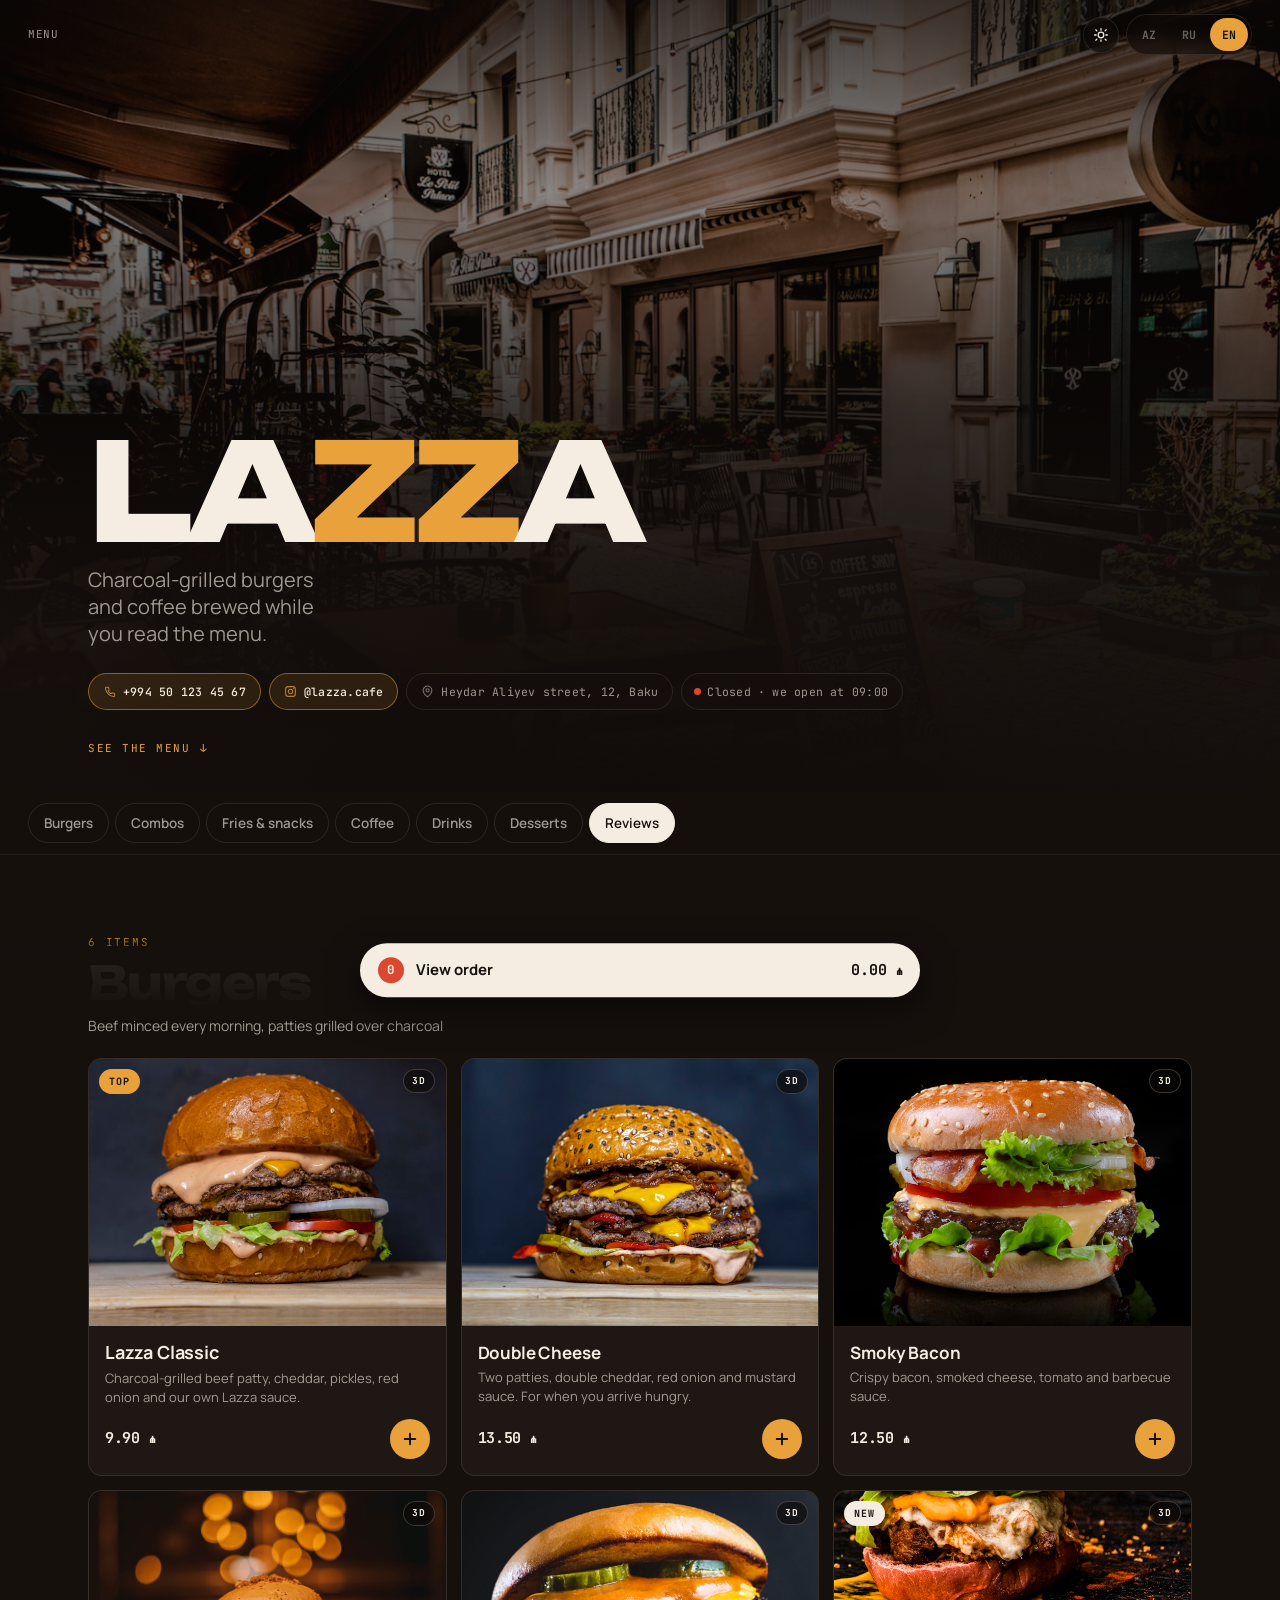
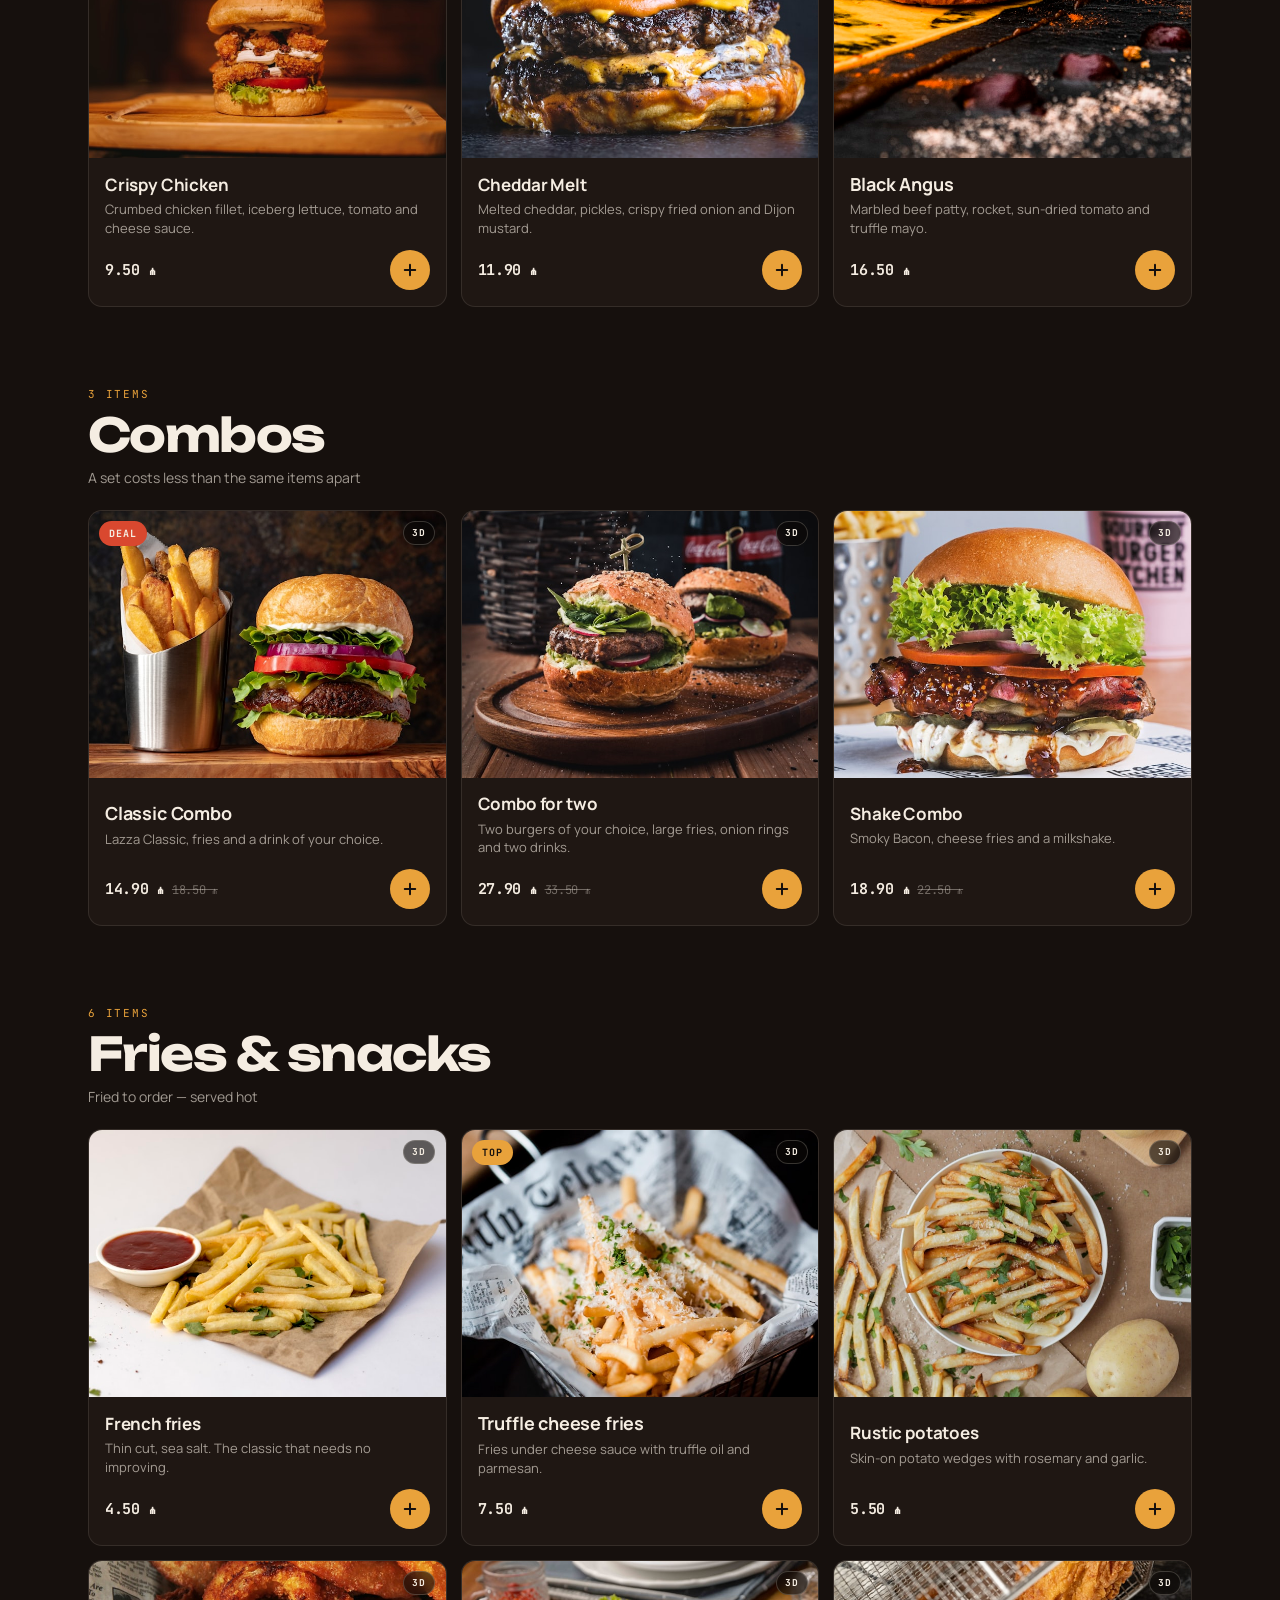
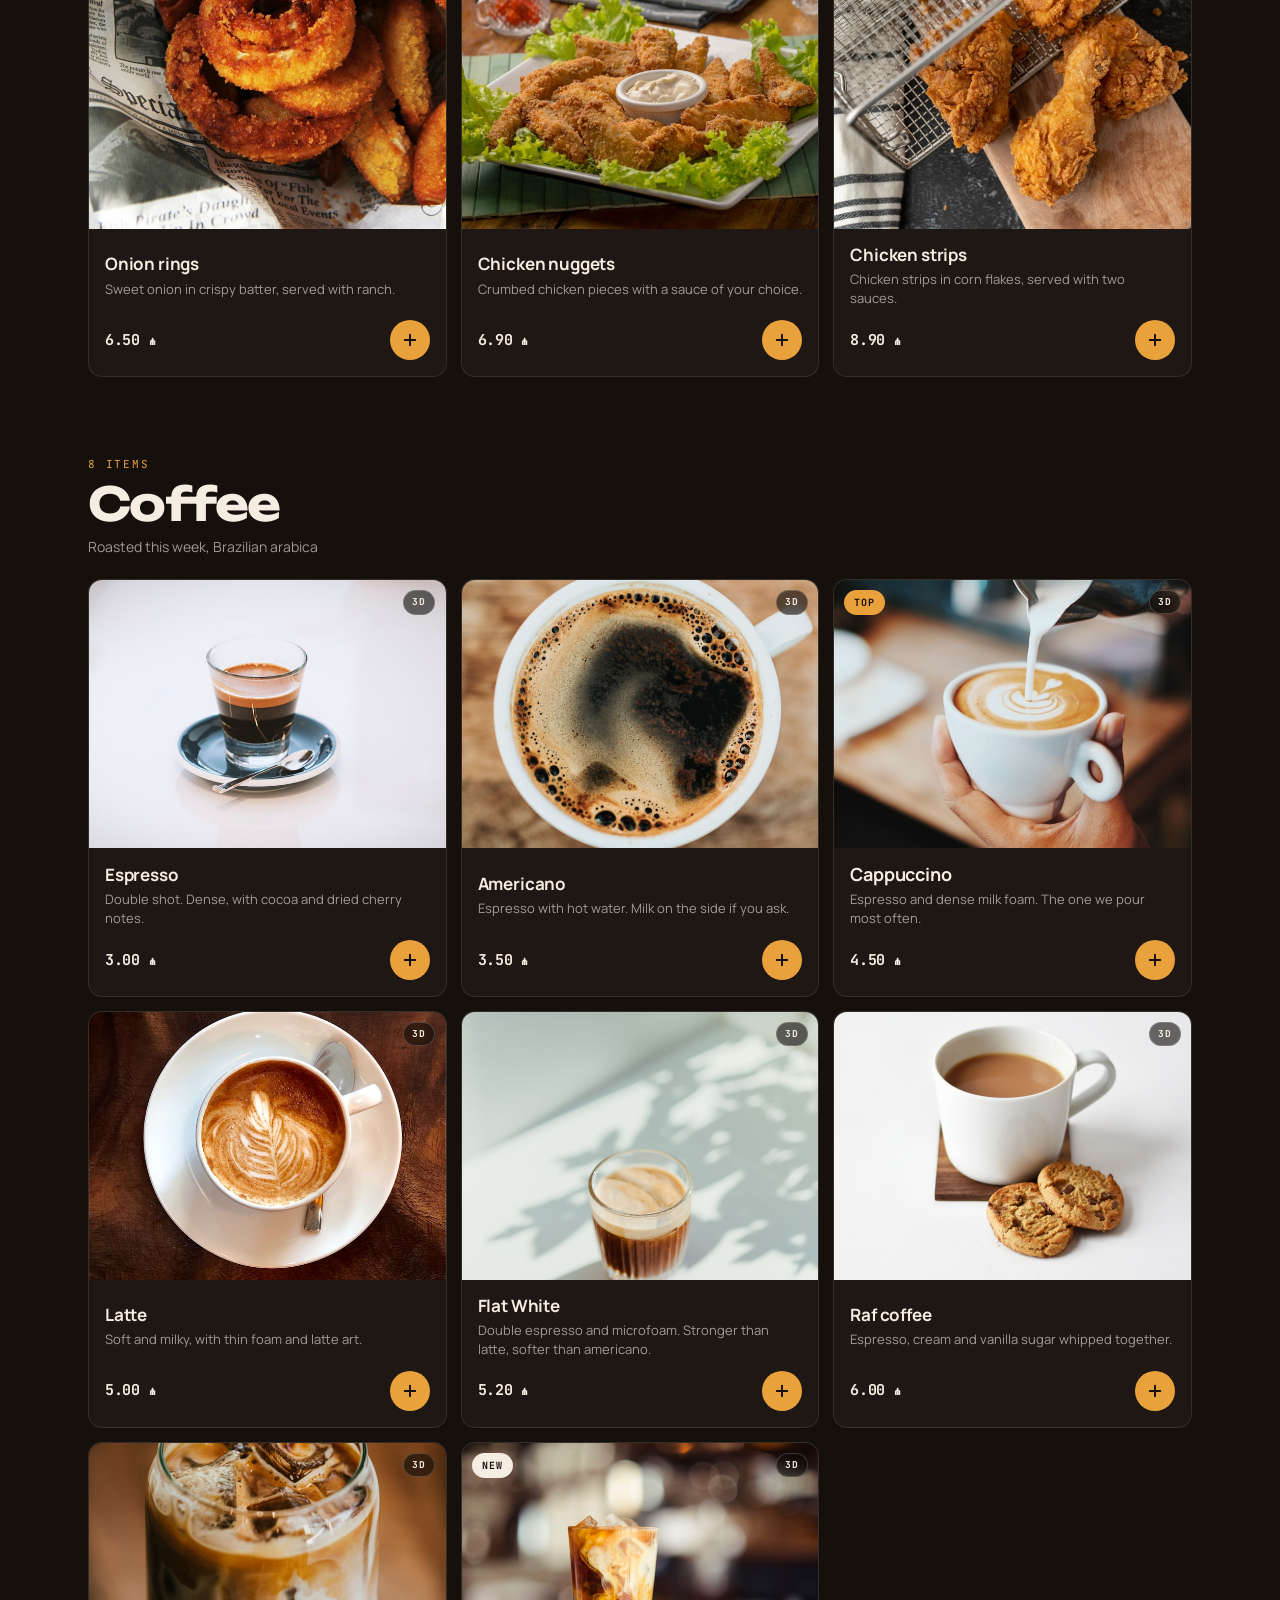
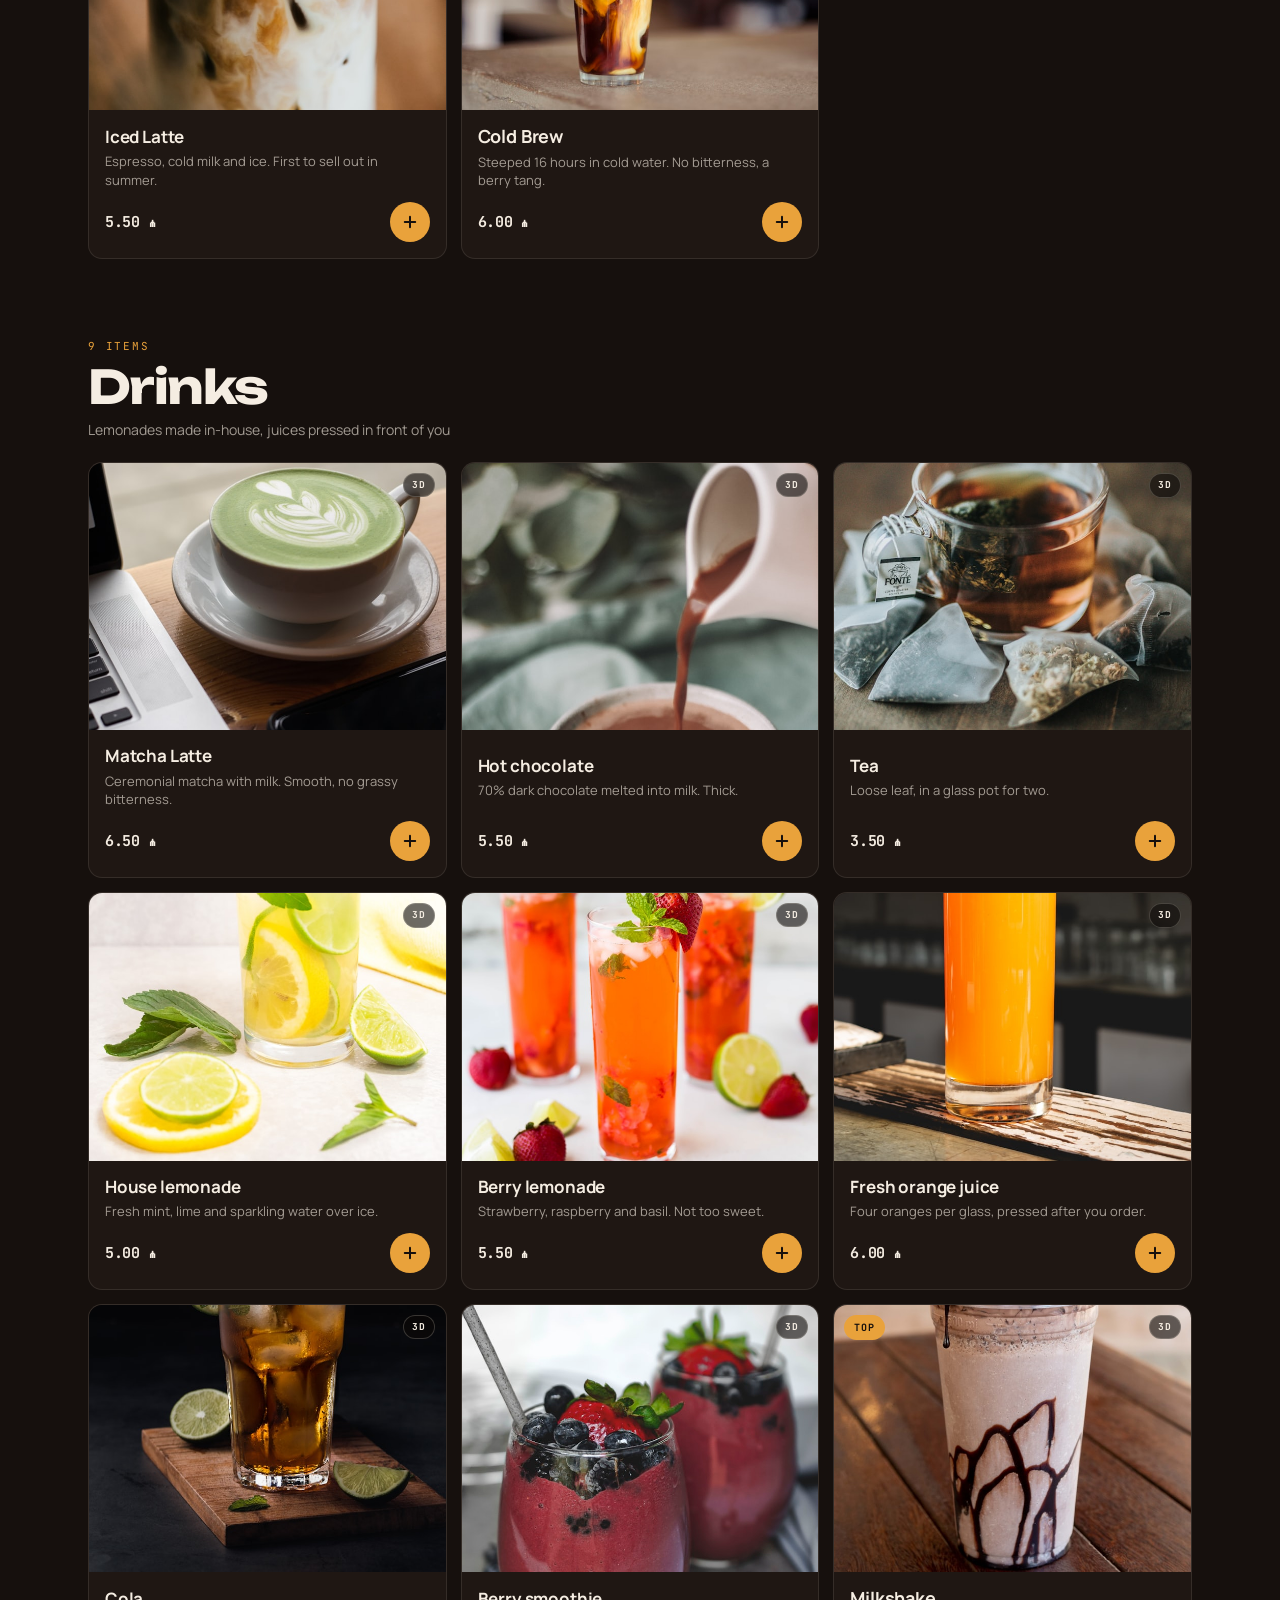
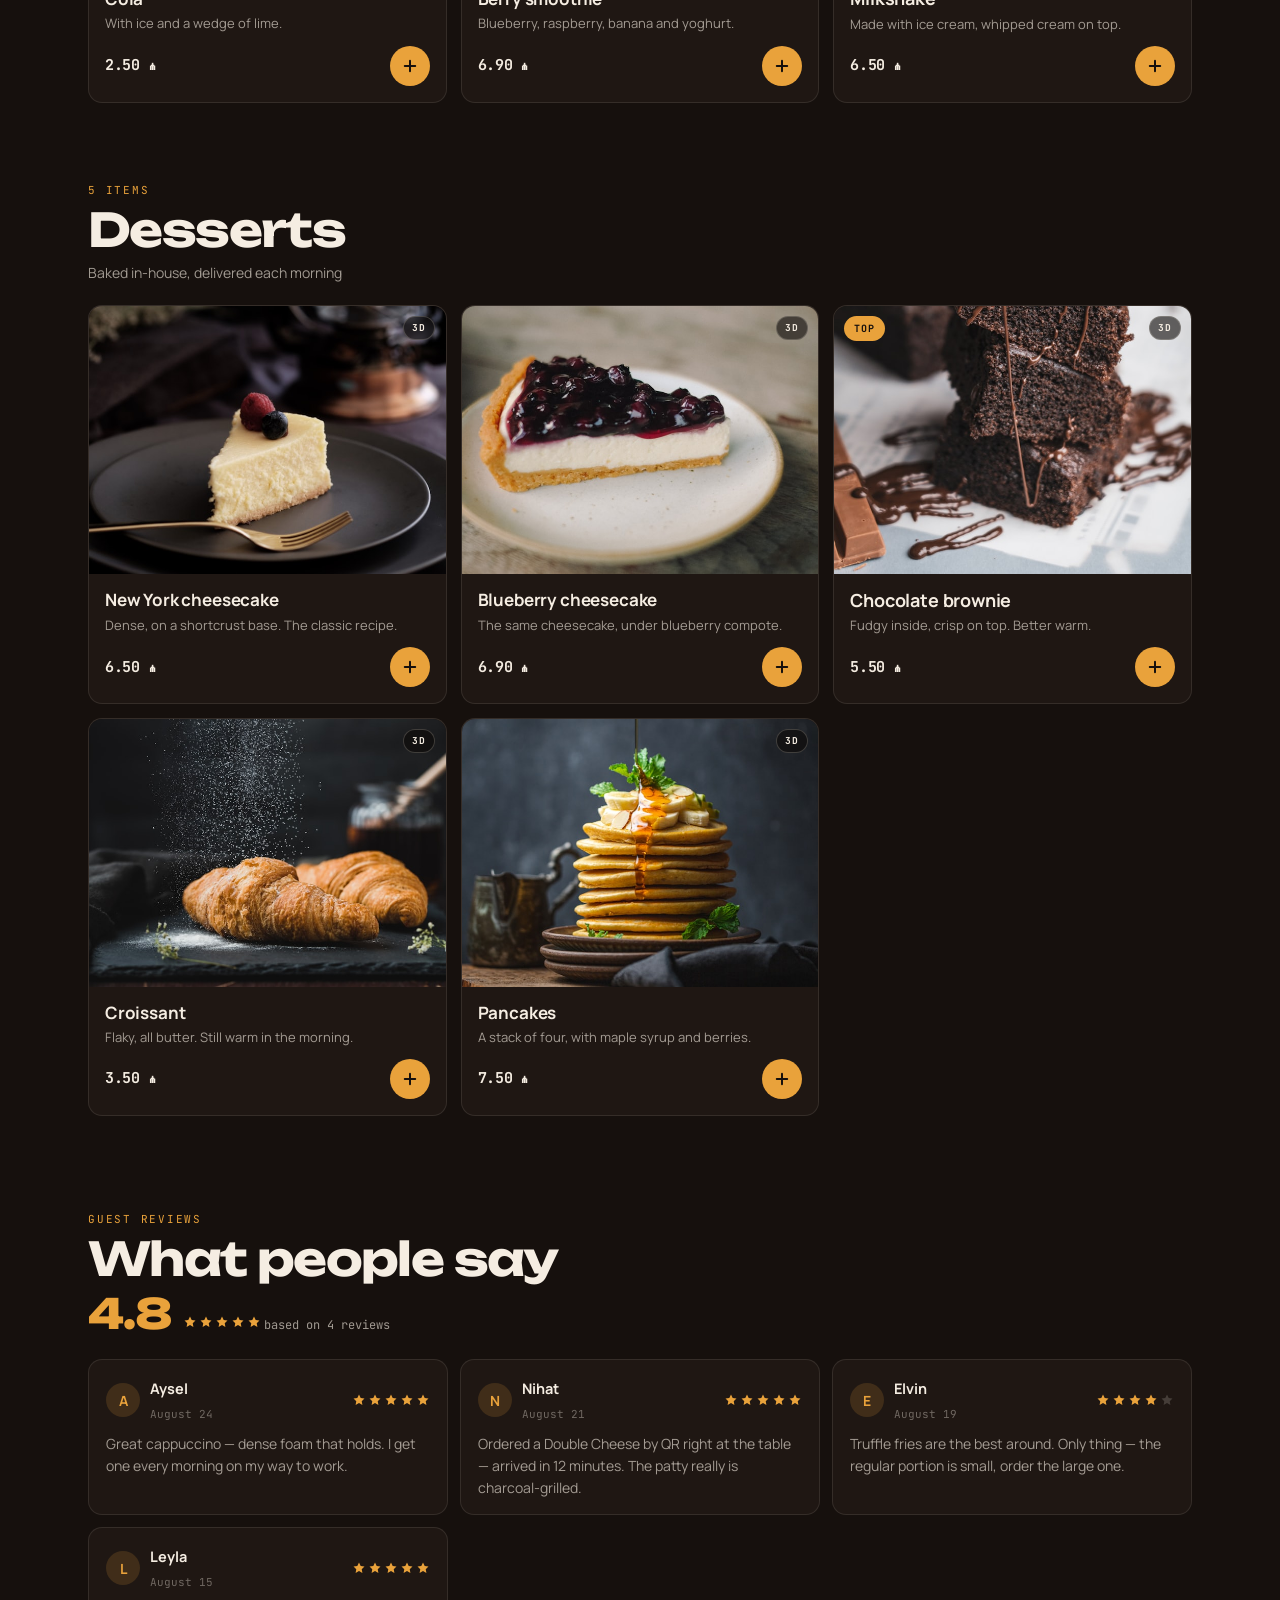
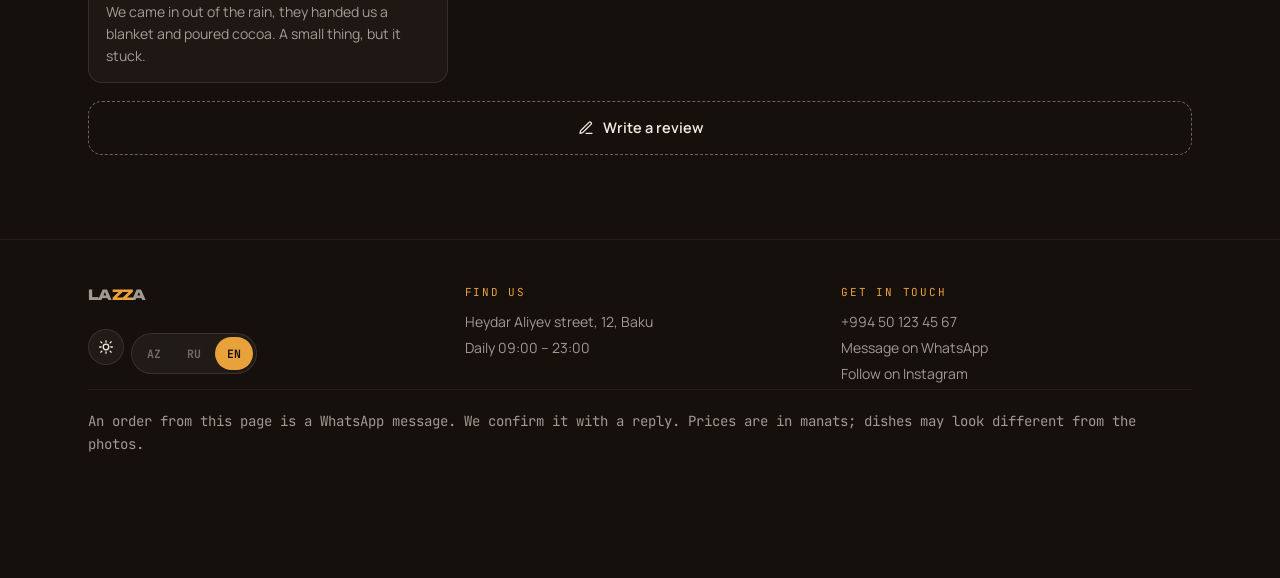
==== commit 78ae76c5: "3D-меню: блюдо можно поставить на свой стол через камеру В карточке блюда появилась кнопка «Смотреть" ====
--- a/index.html
+++ b/index.html
@@ -36,6 +36,8 @@
   <symbol id="i-insta" viewBox="0 0 24 24" fill="none" stroke="currentColor" stroke-width="1.9" stroke-linecap="round" stroke-linejoin="round"><rect x="3" y="3" width="18" height="18" rx="5"/><circle cx="12" cy="12" r="4"/><circle cx="17.4" cy="6.6" r="1.1" fill="currentColor" stroke="none"/></symbol>
   <symbol id="i-sun" viewBox="0 0 24 24" fill="none" stroke="currentColor" stroke-width="1.9" stroke-linecap="round"><circle cx="12" cy="12" r="4.2"/><path d="M12 2.5v2.2M12 19.3v2.2M4.2 4.2l1.6 1.6M18.2 18.2l1.6 1.6M2.5 12h2.2M19.3 12h2.2M4.2 19.8l1.6-1.6M18.2 5.8l1.6-1.6"/></symbol>
   <symbol id="i-moon" viewBox="0 0 24 24" fill="none" stroke="currentColor" stroke-width="1.9" stroke-linecap="round" stroke-linejoin="round"><path d="M20.5 14.2A8.6 8.6 0 019.8 3.5a8.7 8.7 0 102 17.1 8.7 8.7 0 008.7-6.4z"/></symbol>
+  <symbol id="i-cube" viewBox="0 0 24 24" fill="none" stroke="currentColor" stroke-width="1.9" stroke-linecap="round" stroke-linejoin="round"><path d="M12 2.9l8 4.35v9.5L12 21.1l-8-4.35v-9.5L12 2.9z"/><path d="M4 7.25l8 4.35 8-4.35M12 11.6v9.5"/></symbol>
+  <symbol id="i-ar" viewBox="0 0 24 24" fill="none" stroke="currentColor" stroke-width="2" stroke-linecap="round" stroke-linejoin="round"><path d="M3 8.6V5.7A2.7 2.7 0 015.7 3h2.9M15.4 3h2.9A2.7 2.7 0 0121 5.7v2.9M21 15.4v2.9a2.7 2.7 0 01-2.7 2.7h-2.9M8.6 21H5.7A2.7 2.7 0 013 18.3v-2.9"/><path d="M12 8.4l3.5 2v4l-3.5 2-3.5-2v-4l3.5-2z"/></symbol>
   <symbol id="i-pen" viewBox="0 0 24 24" fill="none" stroke="currentColor" stroke-width="1.9" stroke-linecap="round" stroke-linejoin="round"><path d="M12 20h9"/><path d="M16.5 3.5a2.1 2.1 0 013 3L7 19l-4 1 1-4 12.5-12.5z"/></symbol>
 </svg>
 
@@ -155,6 +157,14 @@
     <div class="sheet__scroll">
       <div class="detail__media">
         <img id="detailImg" src="" alt="">
+
+        <!-- 3D-модель блюда; наполняется из ar.js только по нажатию гостя -->
+        <div class="ar" id="arStage" hidden></div>
+        <button class="ar-toggle" id="arToggle" type="button" hidden>
+          <svg aria-hidden="true"><use href="#i-cube"/></svg>
+          <span id="arToggleText"></span>
+        </button>
+
         <button class="sheet__close" data-close type="button" aria-label="✕">
           <svg><use href="#i-close"/></svg>
         </button>
@@ -313,6 +323,7 @@
 
 <script src="i18n.js"></script>
 <script src="menu.js"></script>
+<script src="ar.js"></script>
 <script src="app.js"></script>
 </body>
 </html>
--- a/styles.css
+++ b/styles.css
@@ -938,6 +938,116 @@
   color: var(--text-2);
 }
 
+/* ============================================================
+   3D И ДОПОЛНЕННАЯ РЕАЛЬНОСТЬ
+   ============================================================ */
+
+/* метка «3D» на карточке в меню */
+.chip3d {
+  position: absolute; top: 10px; right: 10px; z-index: 2;
+  padding: 4px 8px;
+  border: 1px solid var(--t22);
+  border-radius: 999px;
+  background: rgba(13, 9, 7, 0.6);
+  backdrop-filter: blur(6px);
+  font-family: var(--mono);
+  font-size: 9.5px;
+  font-weight: 700;
+  letter-spacing: 0.12em;
+  color: var(--text);
+}
+
+/* сцена поверх фотографии блюда */
+.ar {
+  position: absolute; inset: 0; z-index: 3;
+  background: radial-gradient(120% 92% at 50% 10%, var(--surface-2), var(--surface));
+}
+
+.ar model-viewer {
+  width: 100%; height: 100%;
+  background: transparent;
+  --poster-color: transparent;
+  --progress-bar-color: var(--amber);
+  --progress-mask: transparent;
+}
+
+/* пока открыт 3D, окну просмотра нужно больше высоты — но не весь экран */
+.detail__media:has(.ar:not([hidden])) {
+  aspect-ratio: 1 / 1;
+  max-height: 50vh;
+}
+
+/* переключатель «фото ↔ 3D» */
+.ar-toggle {
+  position: absolute; left: 14px; bottom: 14px; z-index: 5;
+  display: inline-flex; align-items: center; gap: 7px;
+  padding: 9px 14px;
+  border: 1px solid var(--t22);
+  border-radius: 999px;
+  background: rgba(13, 9, 7, 0.72);
+  backdrop-filter: blur(8px);
+  color: var(--text);
+  font-weight: 600;
+  font-size: 13px;
+  transition: background 0.2s, border-color 0.2s, color 0.2s;
+}
+
+.ar-toggle svg { width: 16px; height: 16px; flex: none; }
+.ar-toggle:hover { border-color: var(--amber); }
+.ar-toggle:disabled { opacity: 0.5; }
+
+.ar-toggle--on {
+  background: var(--amber);
+  border-color: var(--amber);
+  color: var(--on-accent);
+}
+
+/* кнопка «поставить на стол» — запускает камеру */
+.ar__place {
+  position: absolute; right: 14px; bottom: 14px; z-index: 6;
+  display: inline-flex; align-items: center; gap: 8px;
+  padding: 11px 16px;
+  border-radius: 999px;
+  background: var(--amber);
+  color: var(--on-accent);
+  font-weight: 700;
+  font-size: 13.5px;
+  box-shadow: var(--shadow-md);
+  transition: transform 0.15s, filter 0.2s;
+}
+
+.ar__place svg { width: 17px; height: 17px; flex: none; }
+.ar__place:hover { filter: brightness(1.07); }
+.ar__place:active { transform: scale(0.97); }
+
+/* строка состояния над сценой — читается и поверх светлого фото */
+.ar__note {
+  position: absolute; left: 50%; top: 12px; z-index: 4;
+  transform: translateX(-50%);
+  max-width: calc(100% - 108px);
+  margin: 0;
+  padding: 5px 12px;
+  border-radius: 999px;
+  background: rgba(13, 9, 7, 0.55);
+  backdrop-filter: blur(6px);
+  text-align: center;
+  font-family: var(--mono);
+  font-size: 10.5px;
+  letter-spacing: 0.03em;
+  line-height: 1.45;
+  color: rgba(245, 237, 226, 0.72);
+  pointer-events: none;
+  transition: opacity 0.35s;
+}
+
+.ar__note--fade { opacity: 0; }
+
+.ar__note--warn { color: #ff8a70; }
+
+@media (prefers-reduced-motion: reduce) {
+  .ar-toggle, .ar__place { transition: none; }
+}
+
 .modgroup { margin-top: 26px; }
 
 .modgroup__title {
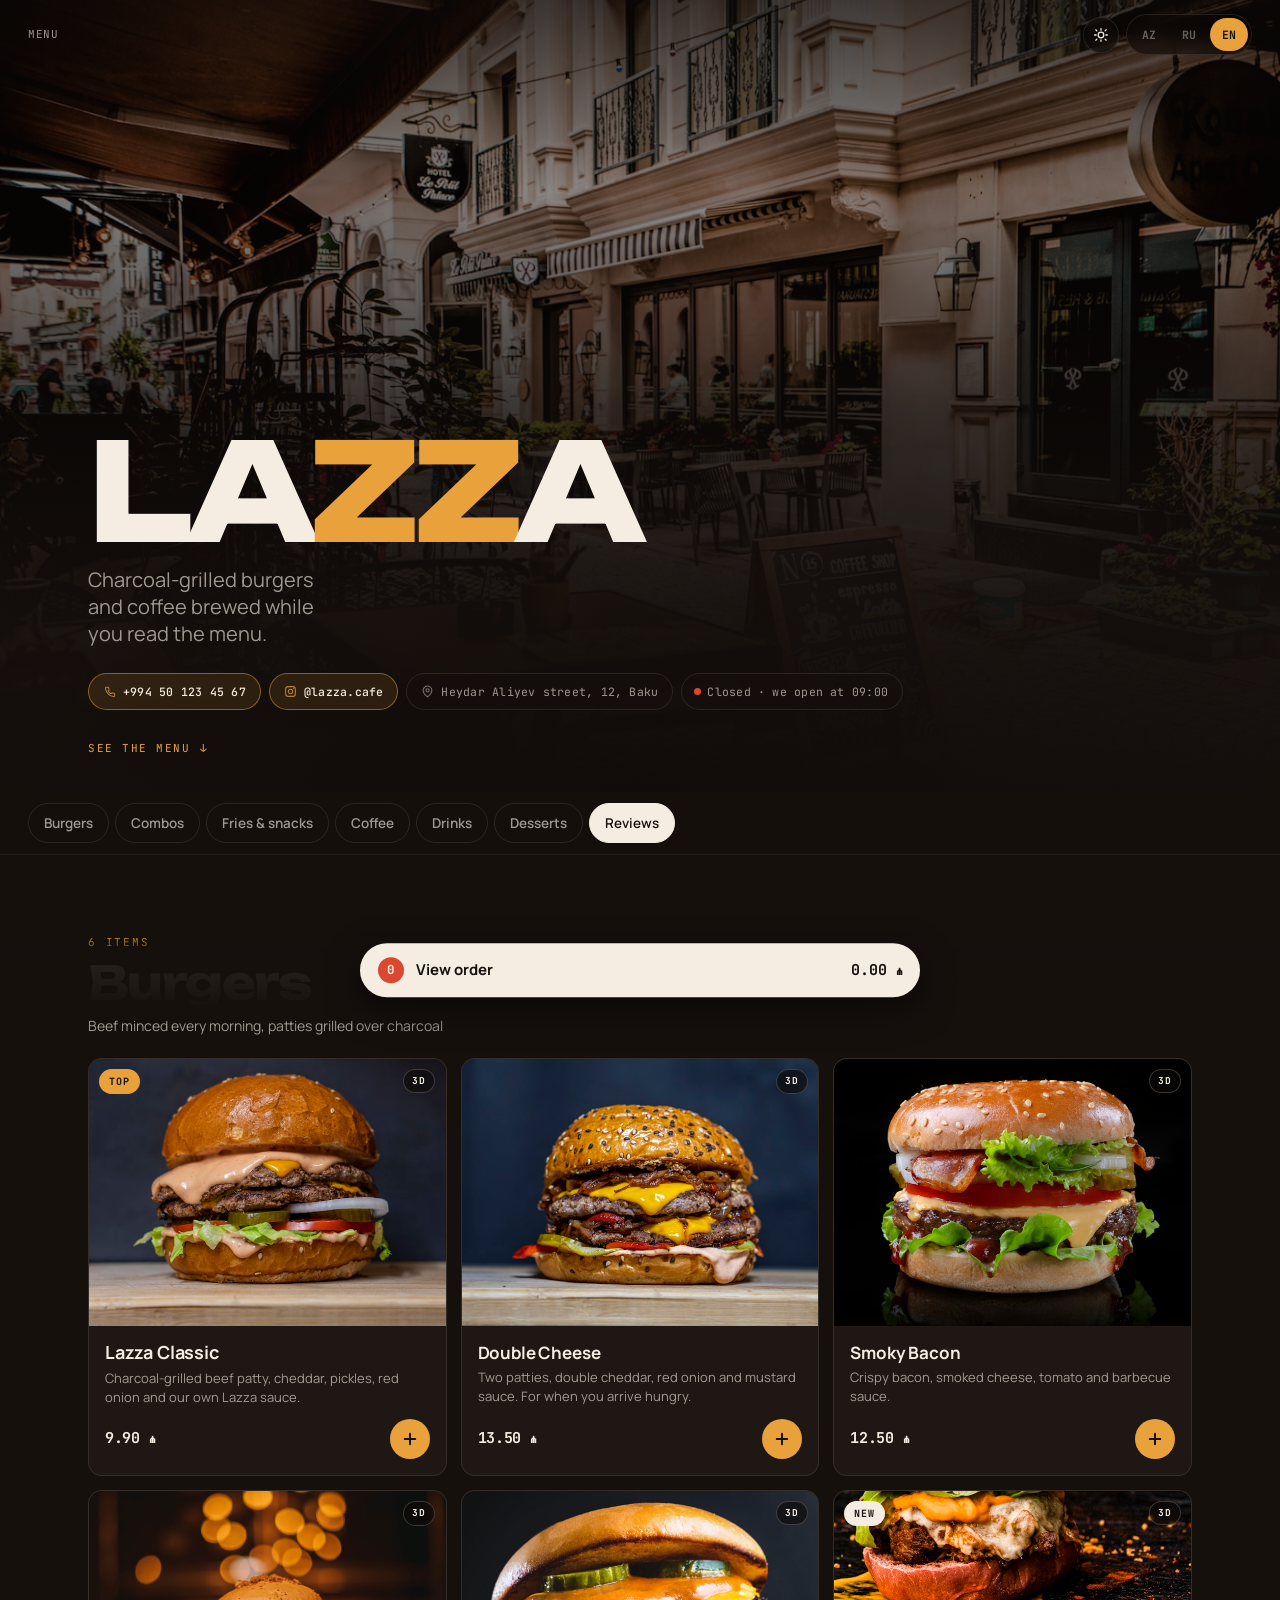
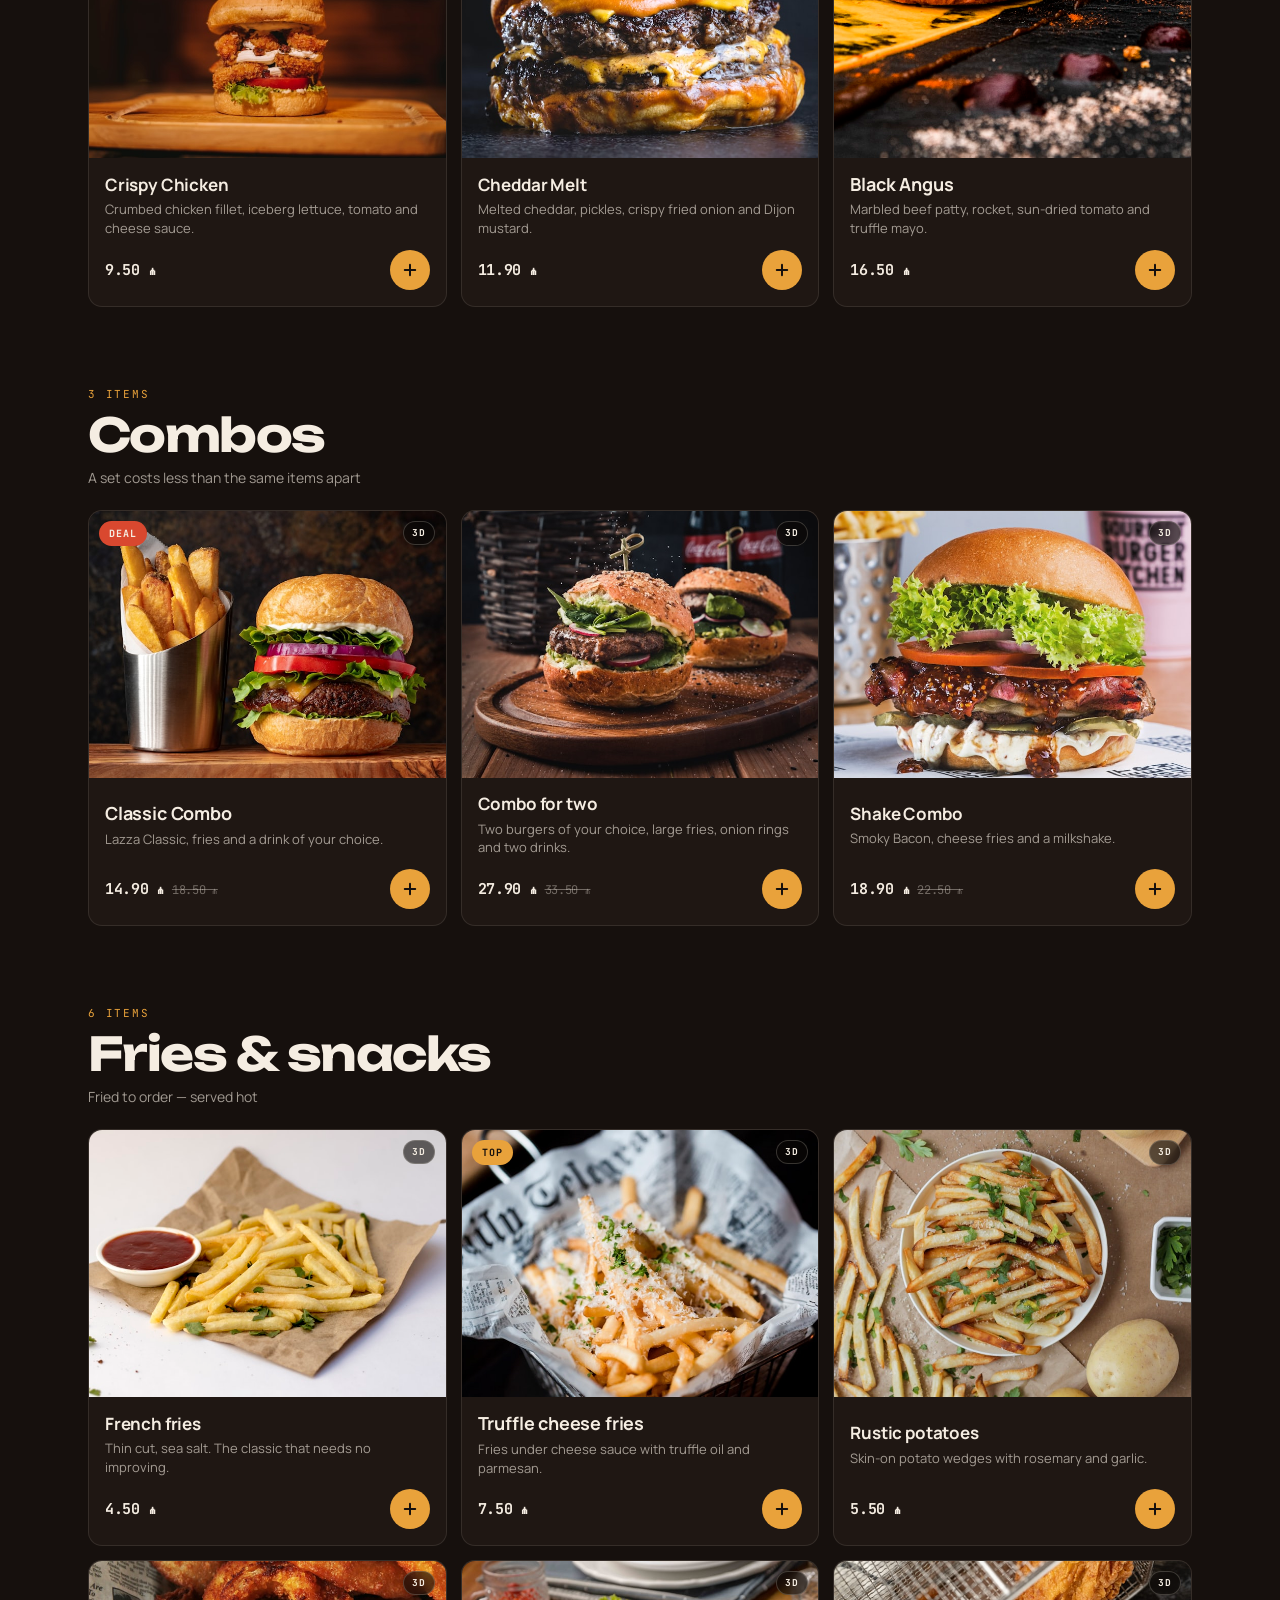
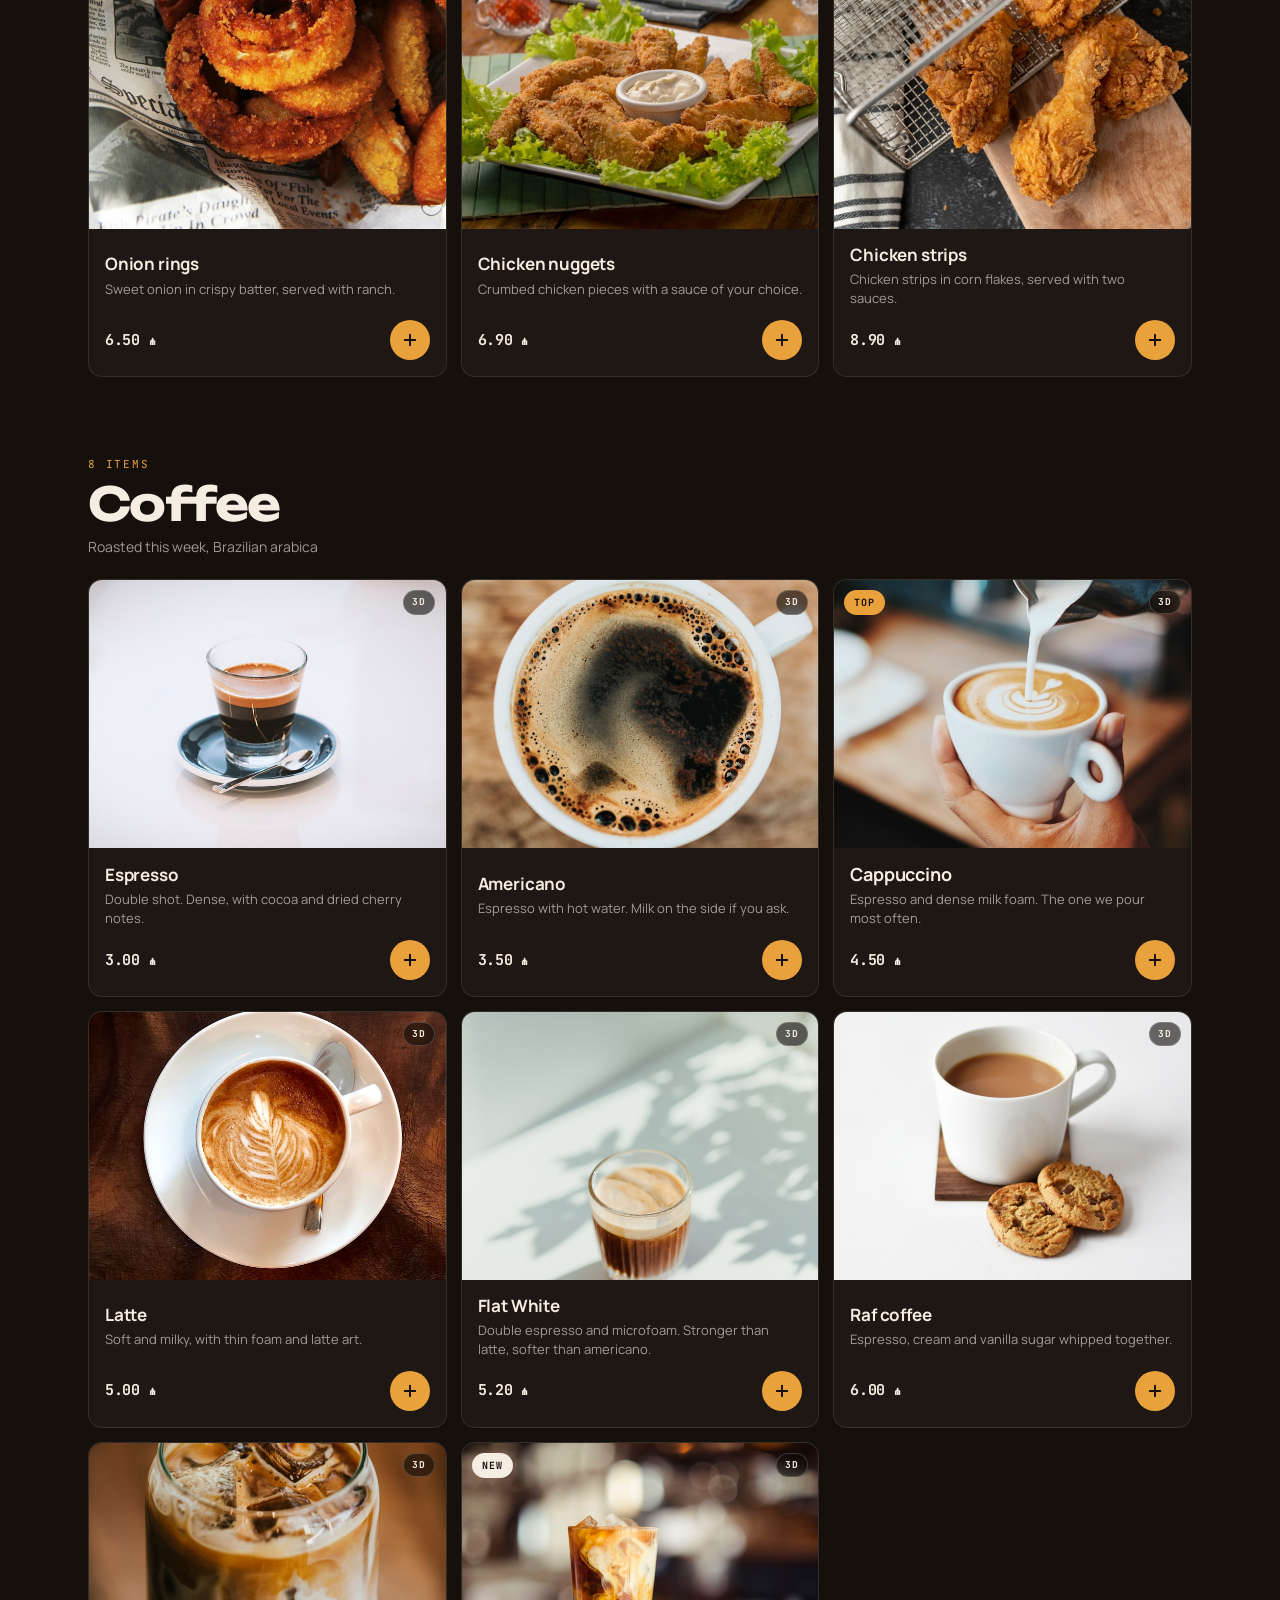
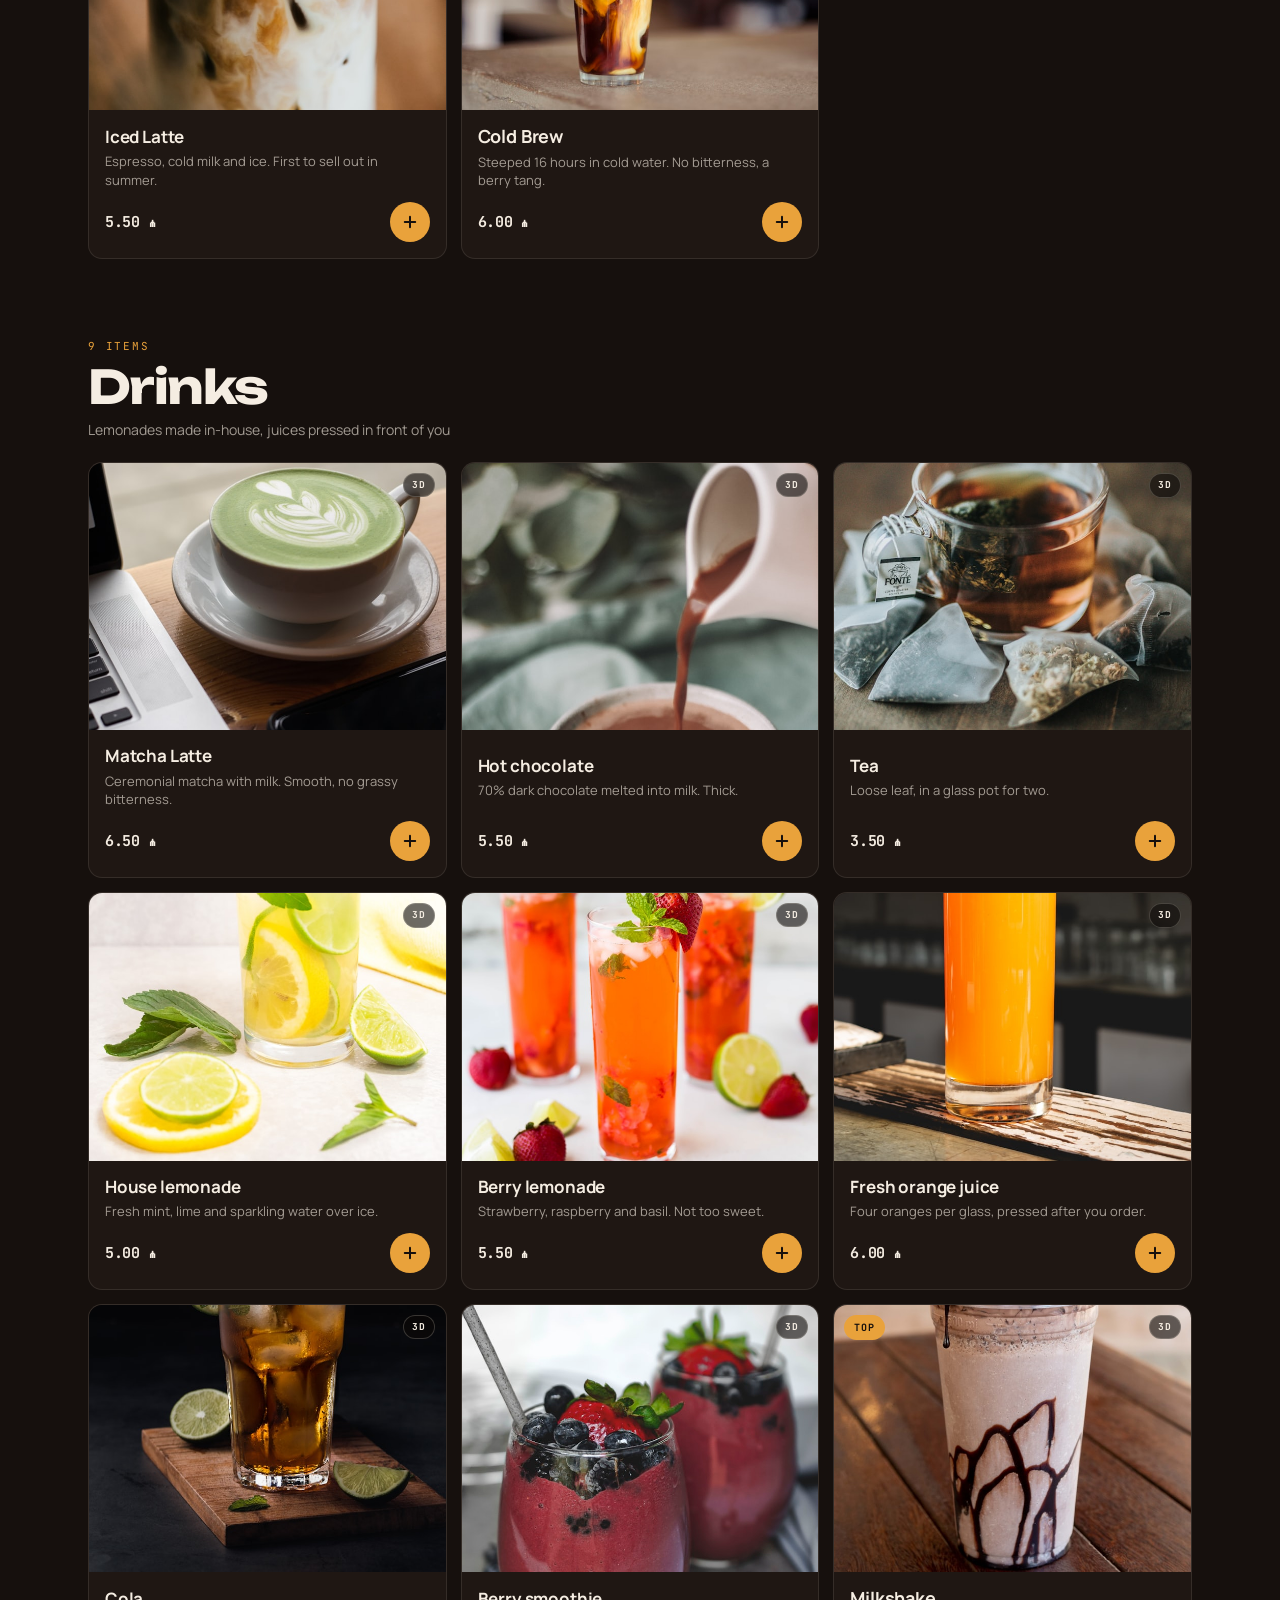
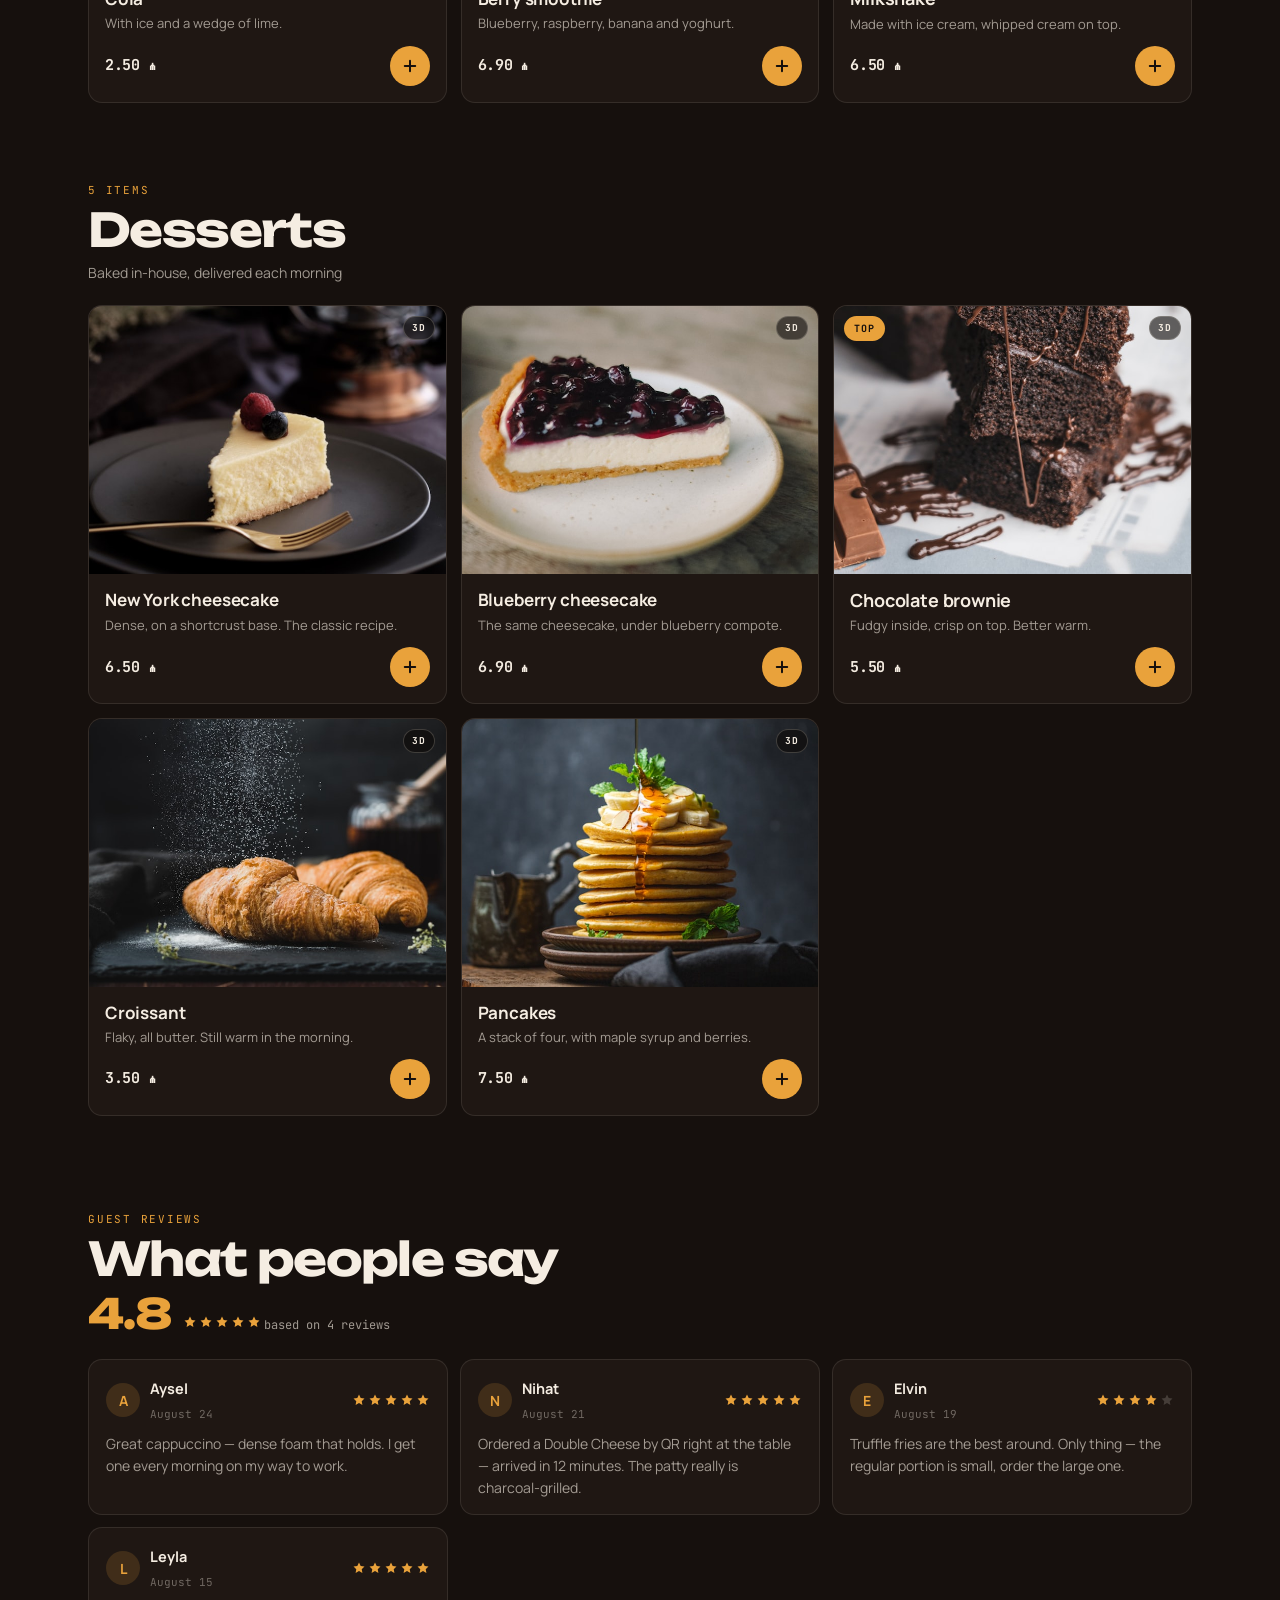
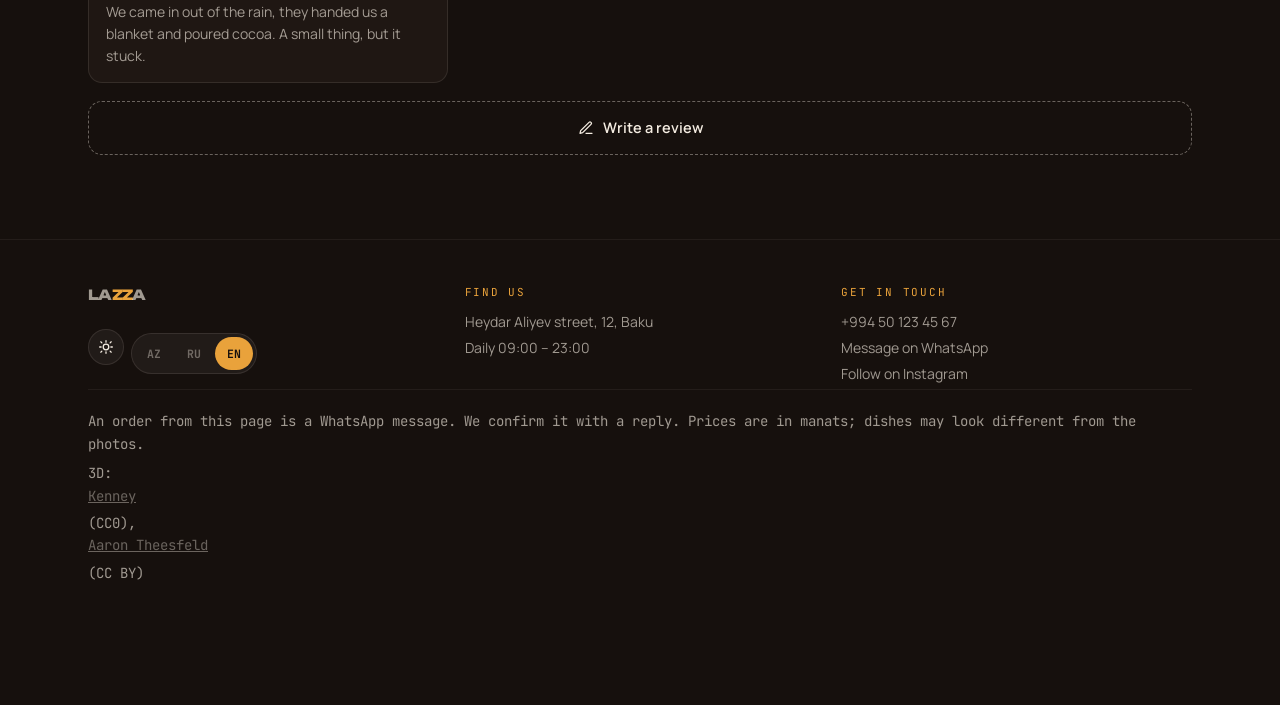
==== commit be9c4144: "Фотоскан настоящего бургера на Lazza Classic Позиция burger-classic переведена с игровой фигурки на " ====
--- a/index.html
+++ b/index.html
@@ -137,6 +137,13 @@
       </div>
     </div>
     <p class="footer__note" id="footNote"></p>
+
+    <!-- Указание авторов 3D-моделей: этого требует лицензия CC BY -->
+    <p class="footer__credit">
+      3D:
+      <a href="https://kenney.nl/assets/food-kit" target="_blank" rel="noopener">Kenney</a> (CC0),
+      <a href="https://sketchfab.com/3d-models/big-mac-7aeeaa237c6a48c39d0aeef7fc845ecb" target="_blank" rel="noopener">Aaron Theesfeld</a> (CC BY)
+    </p>
   </div>
 </footer>
 
--- a/styles.css
+++ b/styles.css
@@ -769,6 +769,18 @@
   line-height: 1.7;
 }
 
+/* авторы 3D-моделей — этого требует лицензия CC BY */
+.footer__credit {
+  margin-top: 10px;
+  font-family: var(--mono);
+  font-size: 10px;
+  color: var(--text-3);
+  line-height: 1.6;
+}
+
+.footer__credit a { color: var(--text-3); text-decoration: underline; }
+.footer__credit a:hover { color: var(--amber-text); }
+
 /* ============================================================
    ПЛАВАЮЩАЯ КОРЗИНА
    ============================================================ */
@@ -1044,8 +1056,87 @@
 
 .ar__note--warn { color: #ff8a70; }
 
+/* --- экран камеры: блюдо поверх живого видео --- */
+
+.arcam {
+  position: fixed; inset: 0; z-index: 90;
+  background: #070504;
+  overscroll-behavior: contain;
+}
+
+.arcam__video,
+.arcam__model {
+  position: absolute; inset: 0;
+  width: 100%; height: 100%;
+}
+
+.arcam__video { object-fit: cover; }
+
+.arcam__model {
+  background: transparent;          /* сквозь модель видно камеру */
+  --poster-color: transparent;
+  --progress-bar-color: var(--amber);
+}
+
+.arcam__close {
+  position: absolute; z-index: 3;
+  top: calc(14px + env(safe-area-inset-top, 0px));
+  right: calc(14px + env(safe-area-inset-right, 0px));
+  width: 44px; height: 44px;
+  display: grid; place-items: center;
+  border-radius: 50%;
+  background: rgba(7, 5, 4, 0.55);
+  backdrop-filter: blur(8px);
+  color: #f5ede2;
+}
+
+.arcam__close svg { width: 20px; height: 20px; }
+
+.arcam__hint {
+  position: absolute; z-index: 3;
+  left: 50%;
+  top: calc(16px + env(safe-area-inset-top, 0px));
+  transform: translateX(-50%);
+  max-width: calc(100% - 130px);
+  margin: 0;
+  padding: 7px 14px;
+  border-radius: 999px;
+  background: rgba(7, 5, 4, 0.55);
+  backdrop-filter: blur(8px);
+  text-align: center;
+  font-family: var(--mono);
+  font-size: 11px;
+  line-height: 1.45;
+  color: rgba(245, 237, 226, 0.82);
+  pointer-events: none;
+  transition: opacity 0.4s;
+}
+
+.arcam__hint--fade { opacity: 0; }
+.arcam__hint--warn { color: #ff8a70; opacity: 1; }
+
+/* «Закрепить на столе» — переход в настоящий AR */
+.arcam__anchor {
+  position: absolute; z-index: 3;
+  left: 50%;
+  bottom: calc(26px + env(safe-area-inset-bottom, 0px));
+  transform: translateX(-50%);
+  display: inline-flex; align-items: center; gap: 9px;
+  white-space: nowrap;
+  padding: 13px 22px;
+  border-radius: 999px;
+  background: var(--amber);
+  color: var(--on-accent);
+  font-weight: 700;
+  font-size: 14.5px;
+  box-shadow: 0 10px 30px rgba(0, 0, 0, 0.45);
+}
+
+.arcam__anchor svg { width: 18px; height: 18px; flex: none; }
+.arcam__anchor:active { transform: translateX(-50%) scale(0.97); }
+
 @media (prefers-reduced-motion: reduce) {
-  .ar-toggle, .ar__place { transition: none; }
+  .ar-toggle, .ar__place, .arcam__hint { transition: none; }
 }
 
 .modgroup { margin-top: 26px; }
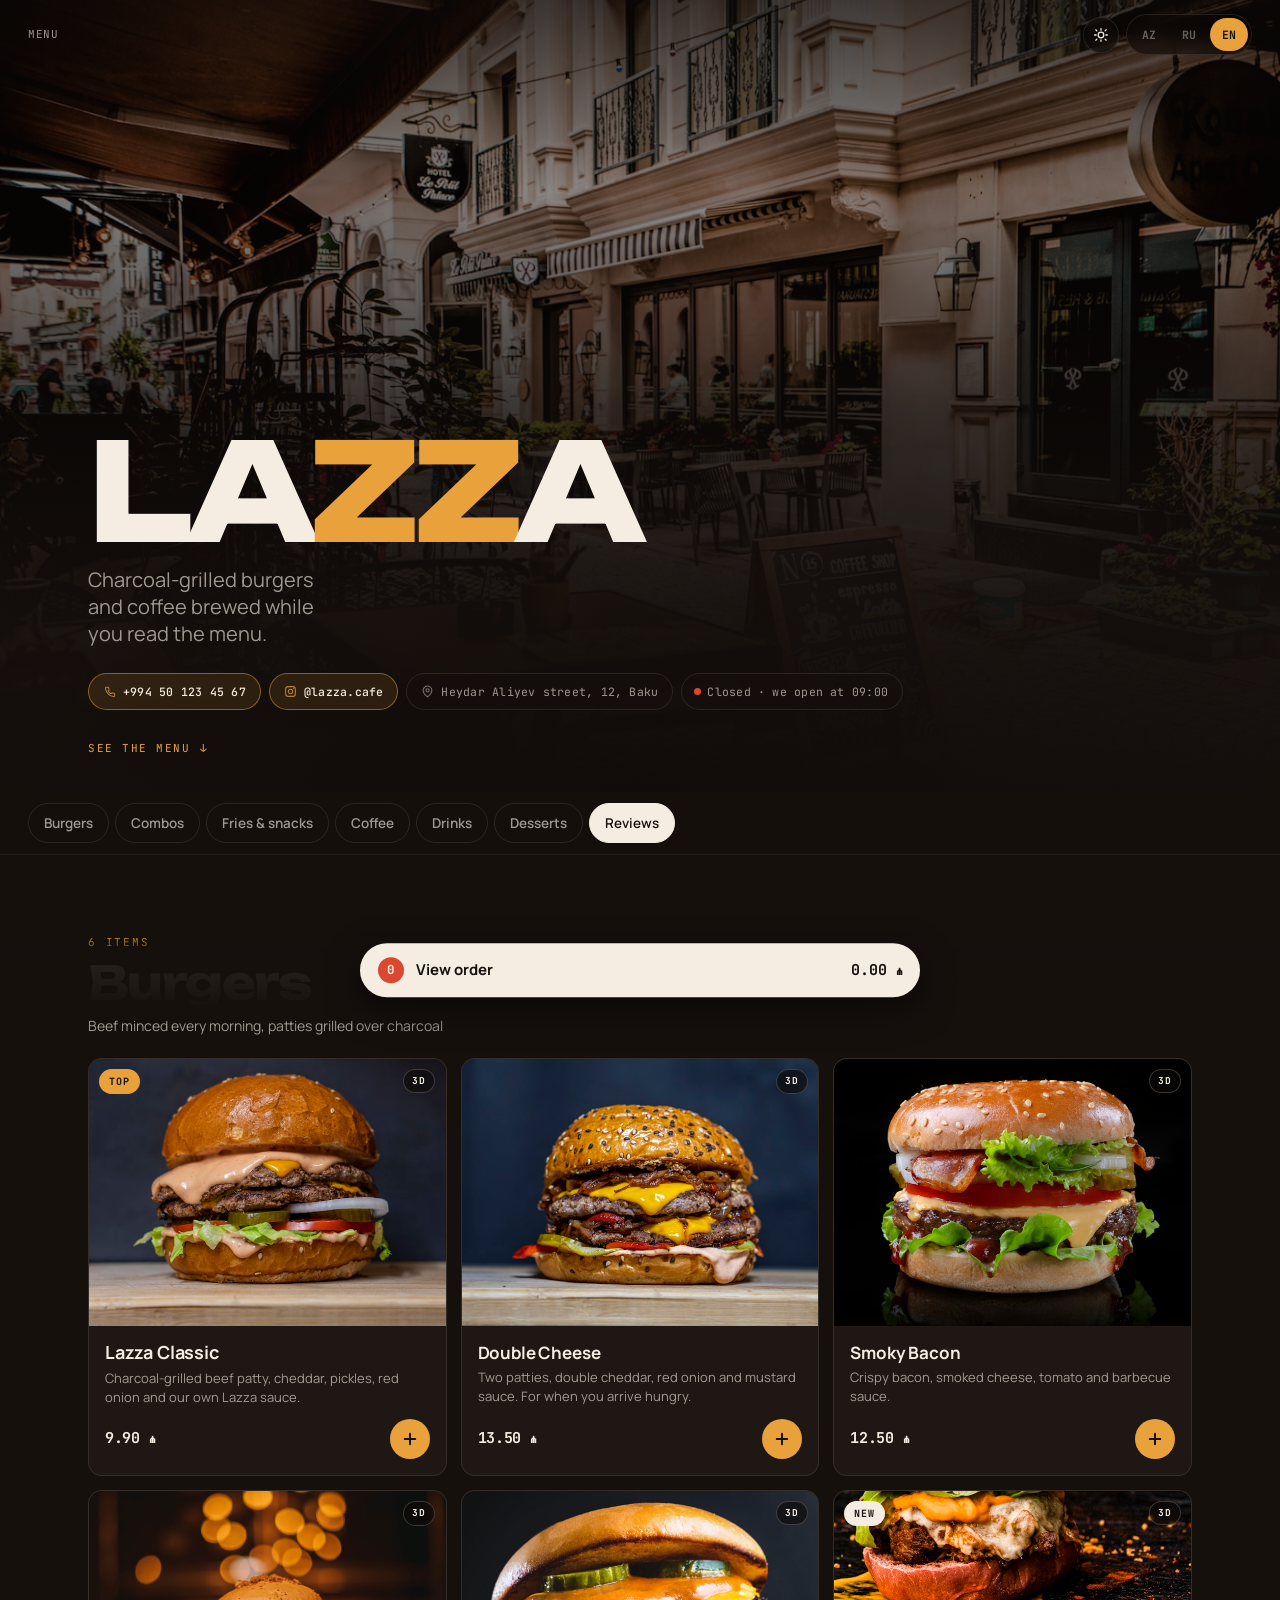
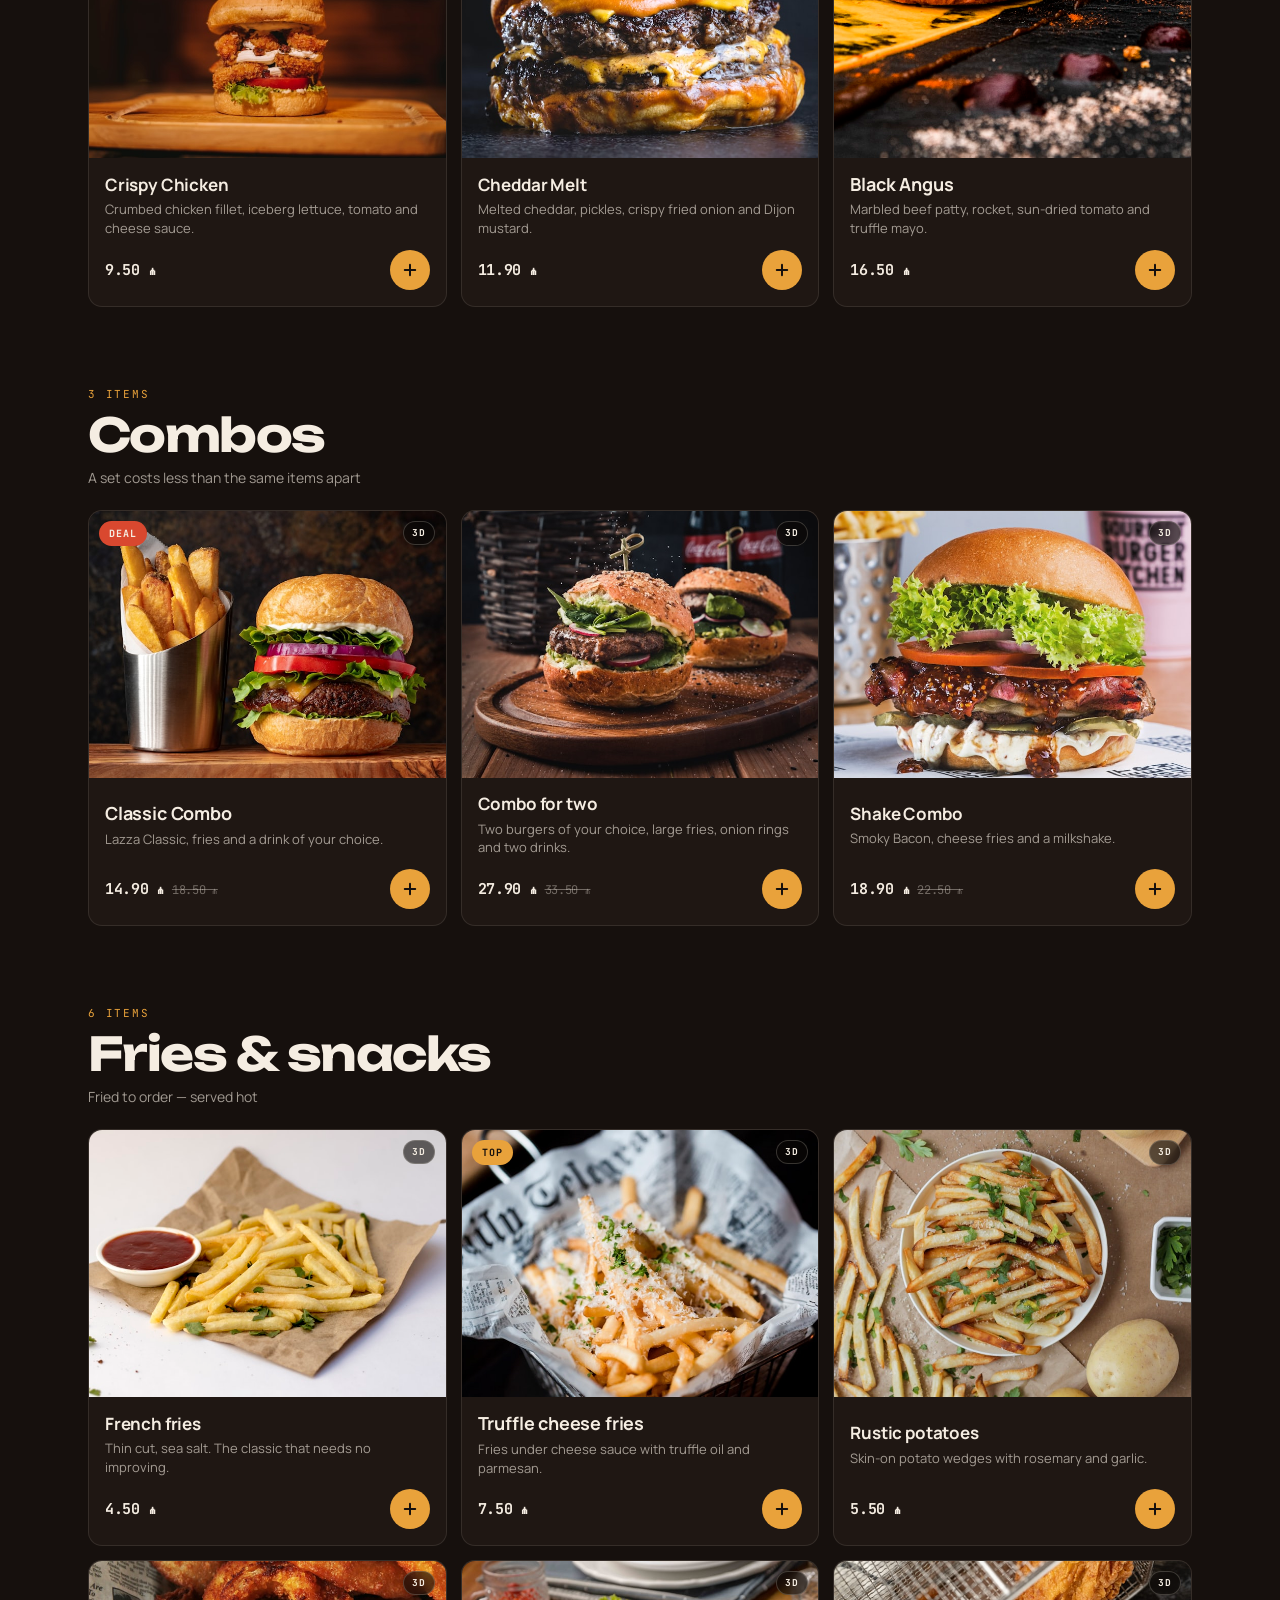
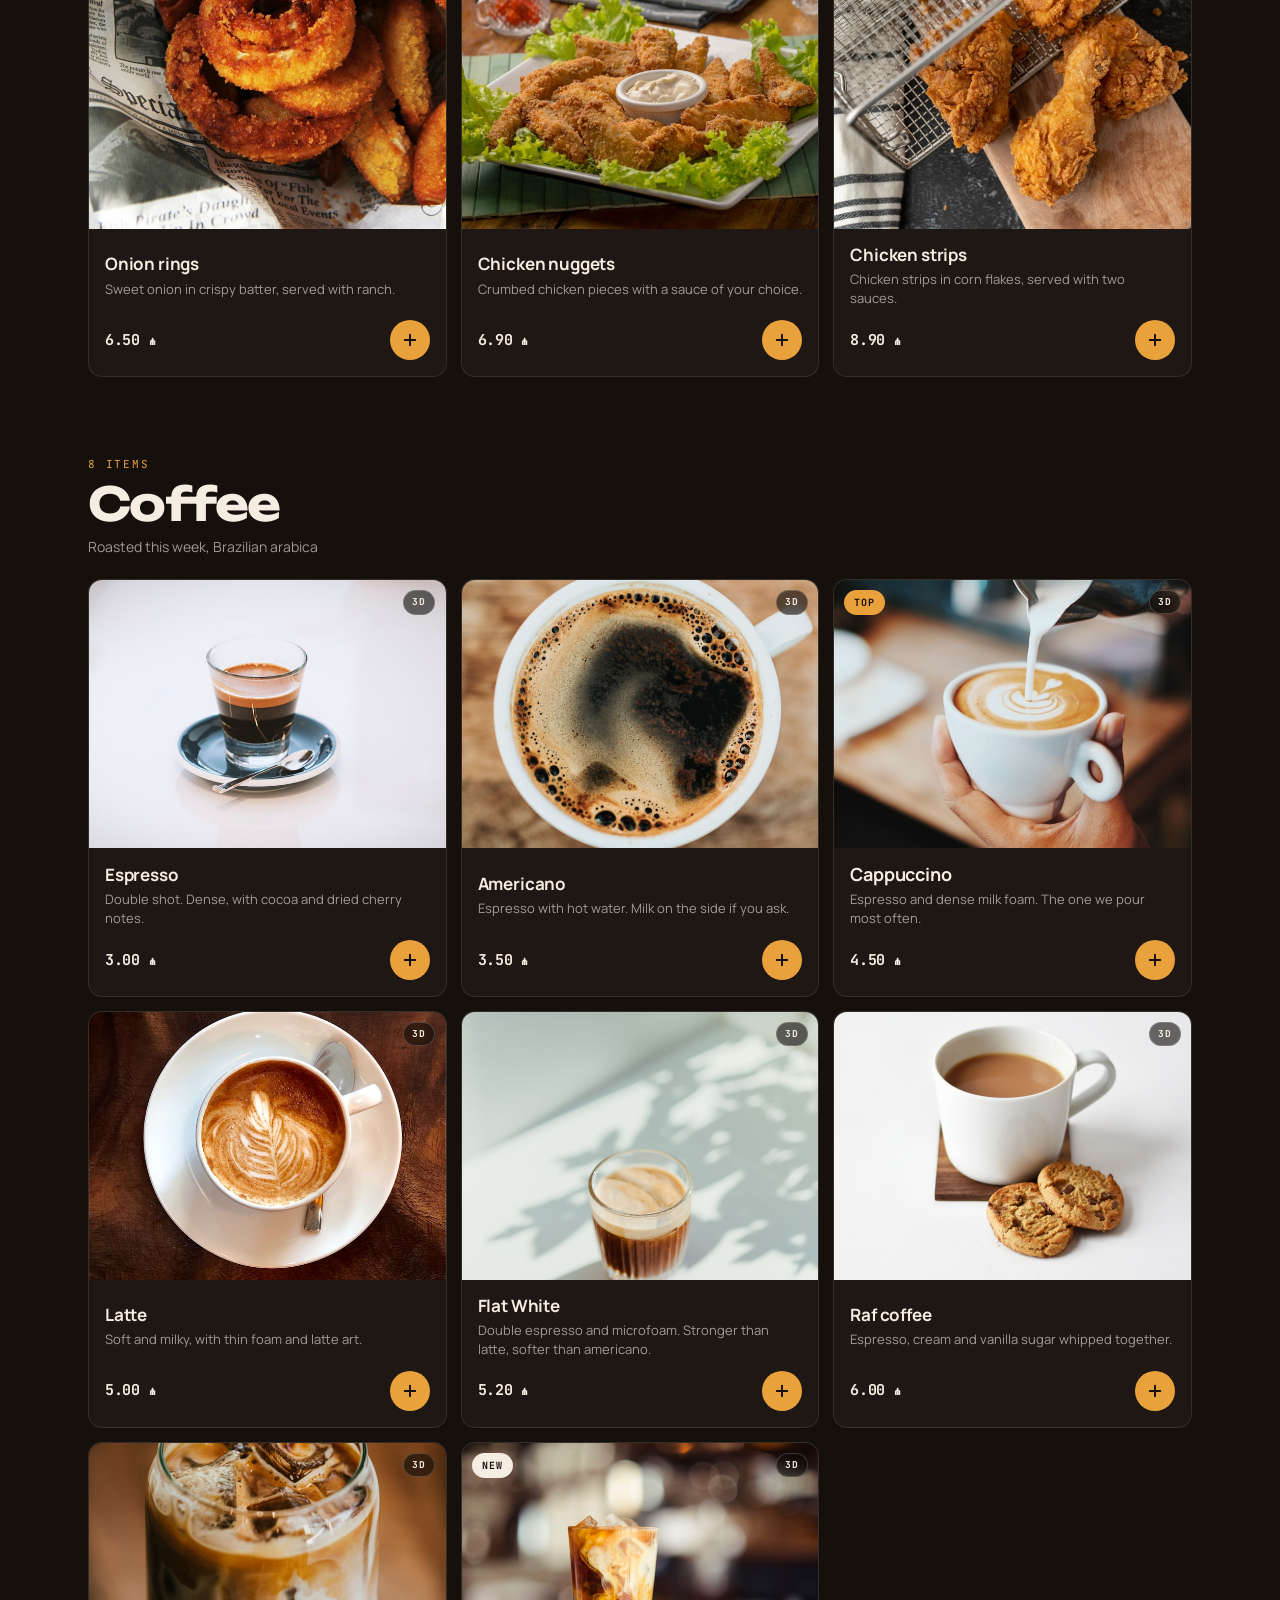
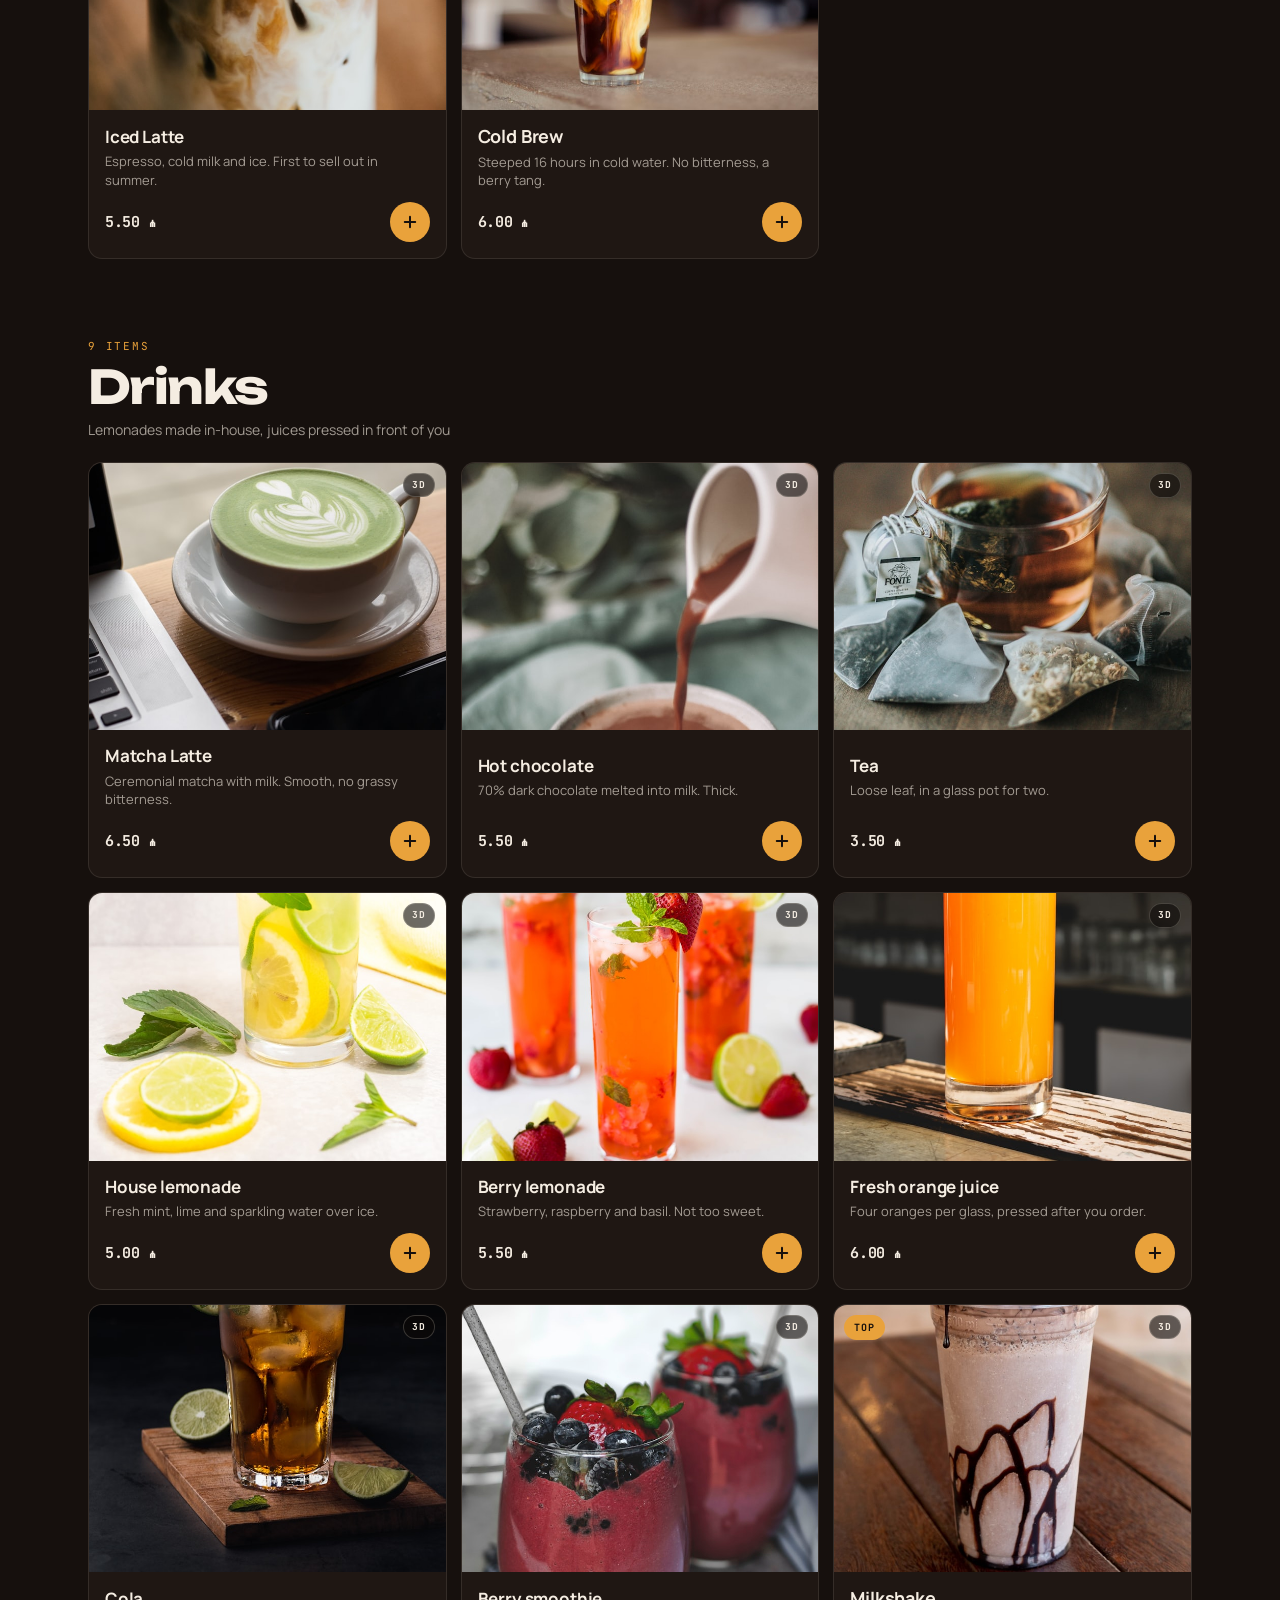
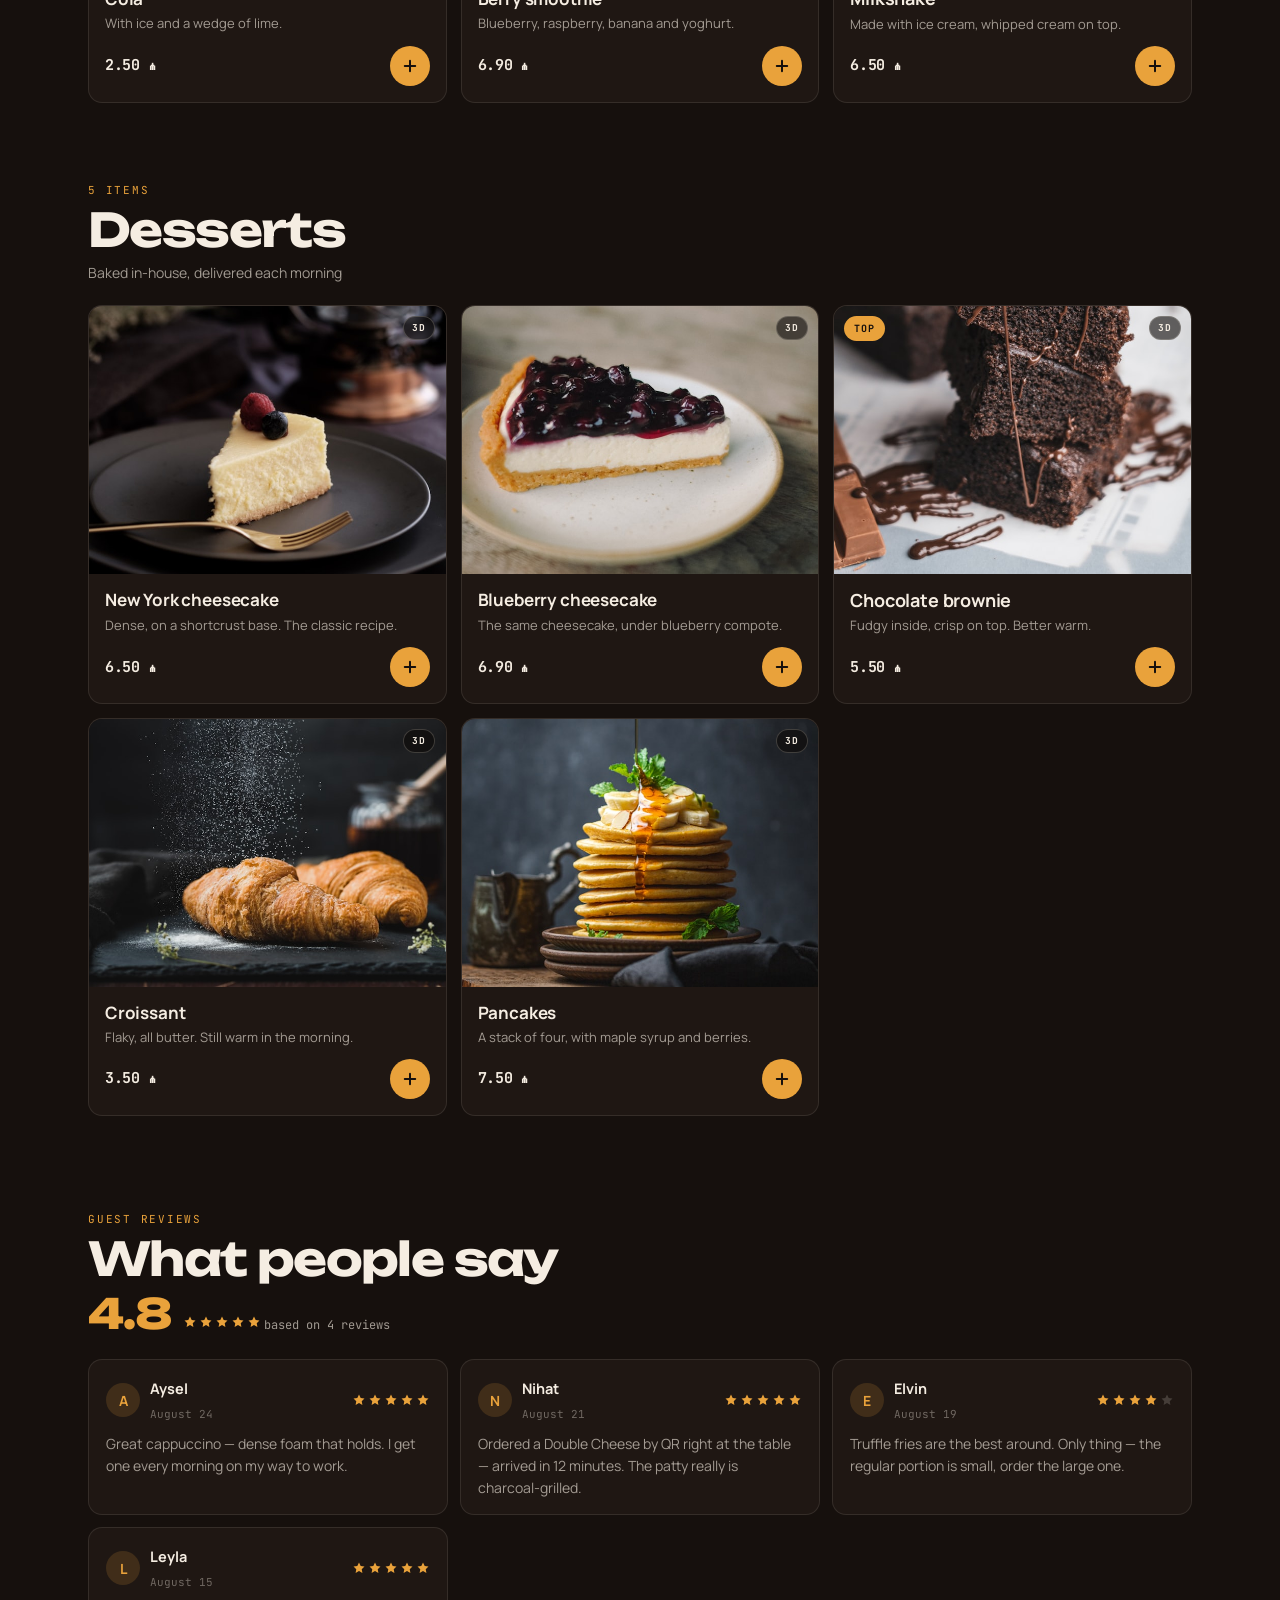
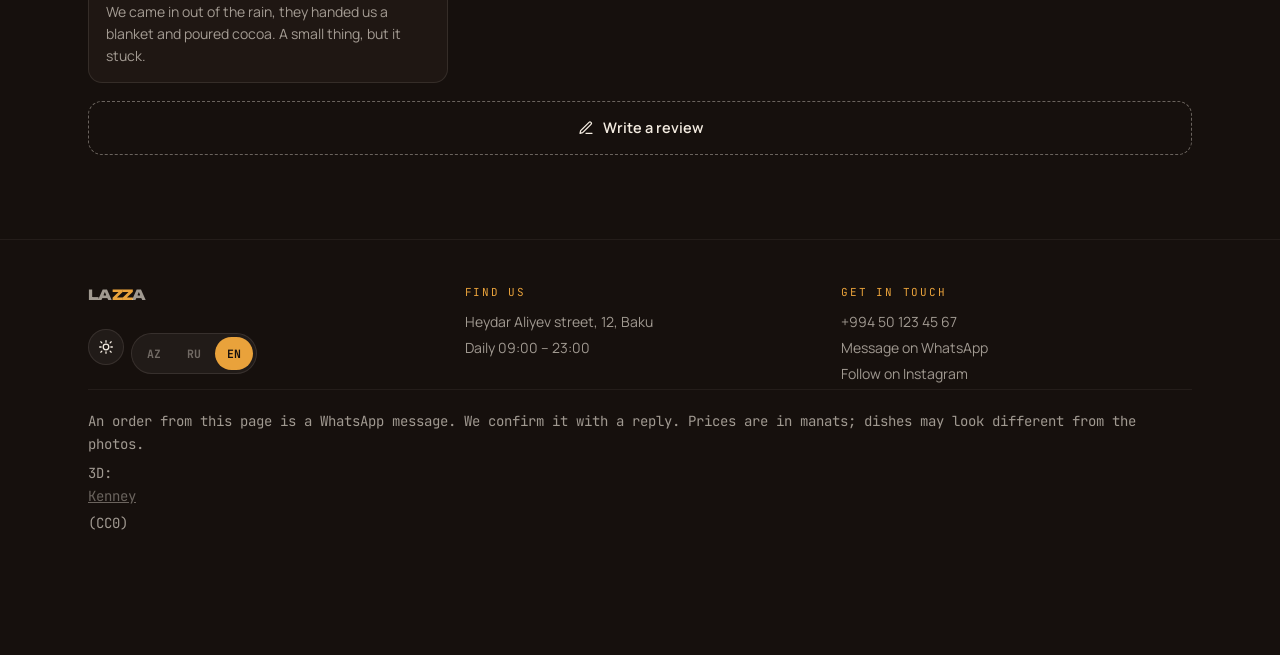
==== commit 86da43c7: "Откат фотоскана бургера Модель была скана фирменного бургера известной сети — как образец годилась, " ====
--- a/index.html
+++ b/index.html
@@ -138,11 +138,10 @@
     </div>
     <p class="footer__note" id="footNote"></p>
 
-    <!-- Указание авторов 3D-моделей: этого требует лицензия CC BY -->
+    <!-- Авторы 3D-моделей. Добавите модель под лицензией CC BY —
+         имя автора обязано появиться здесь. -->
     <p class="footer__credit">
-      3D:
-      <a href="https://kenney.nl/assets/food-kit" target="_blank" rel="noopener">Kenney</a> (CC0),
-      <a href="https://sketchfab.com/3d-models/big-mac-7aeeaa237c6a48c39d0aeef7fc845ecb" target="_blank" rel="noopener">Aaron Theesfeld</a> (CC BY)
+      3D: <a href="https://kenney.nl/assets/food-kit" target="_blank" rel="noopener">Kenney</a> (CC0)
     </p>
   </div>
 </footer>
